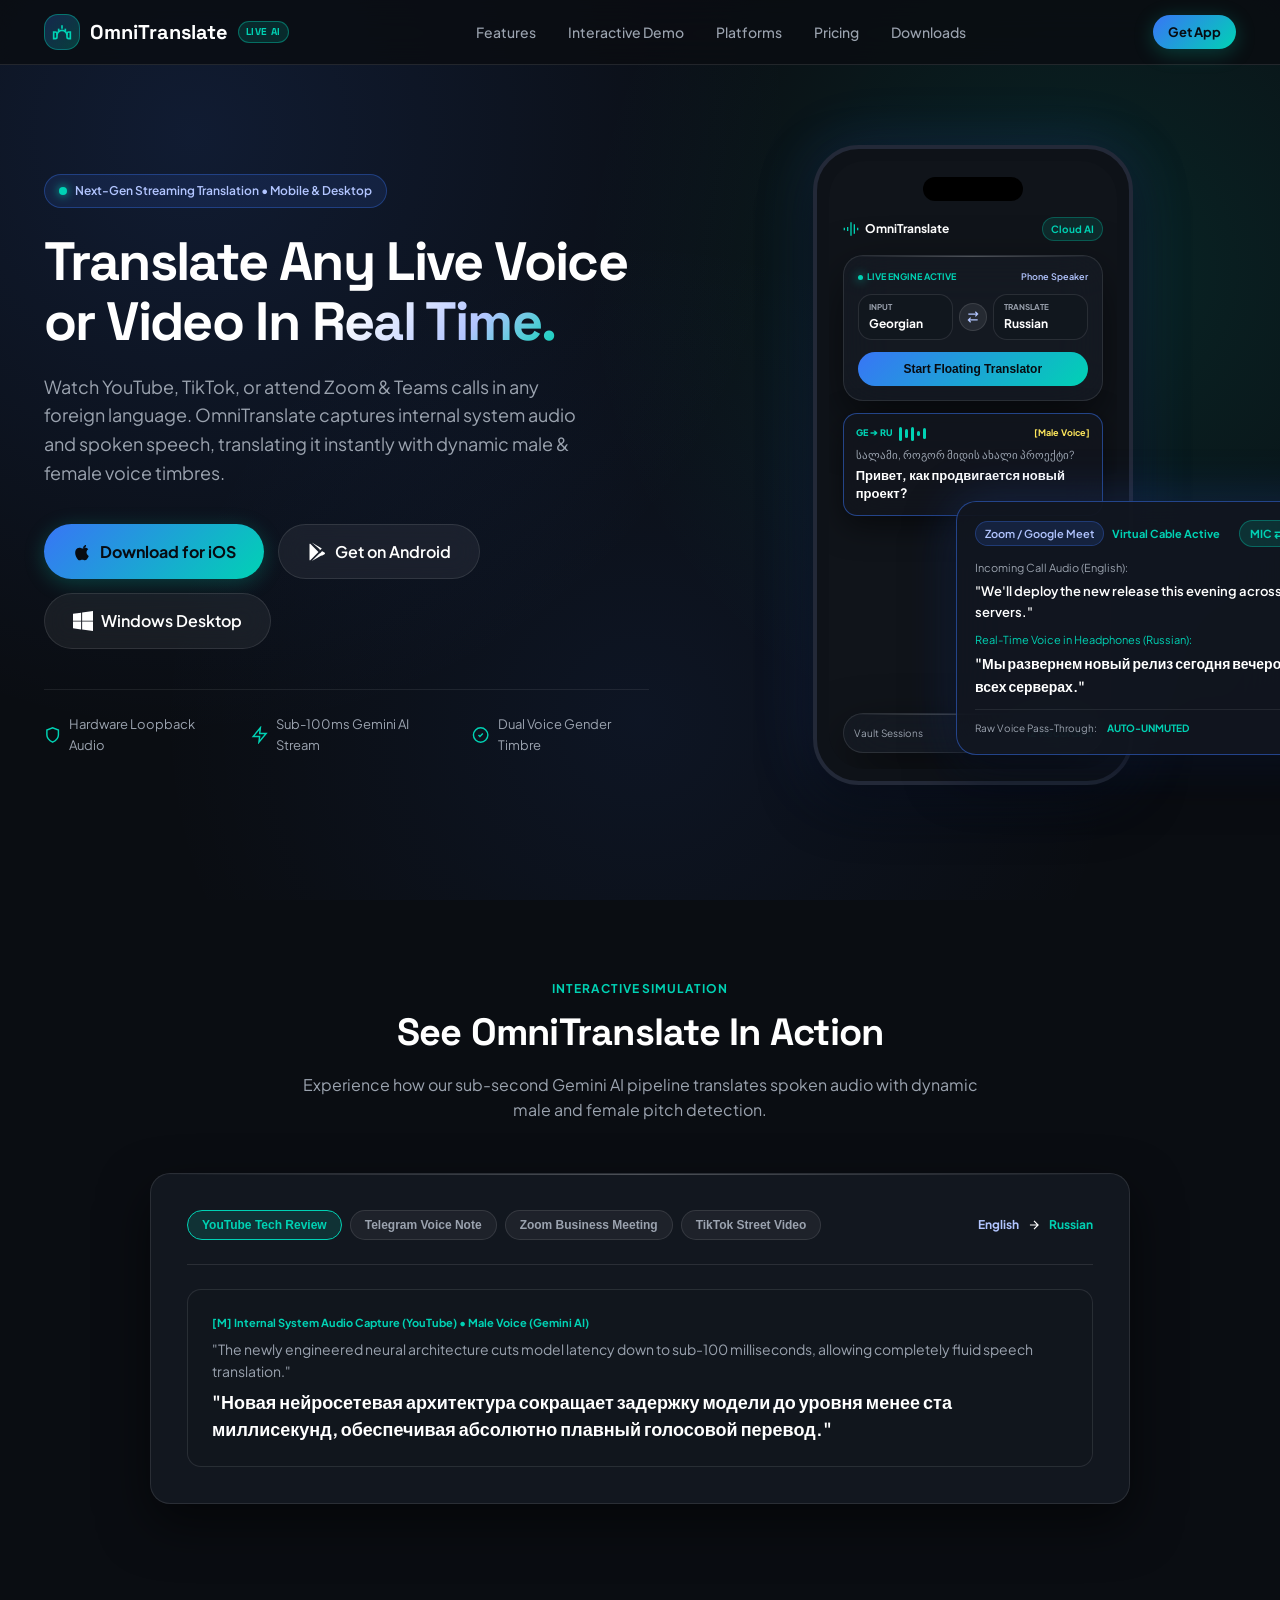
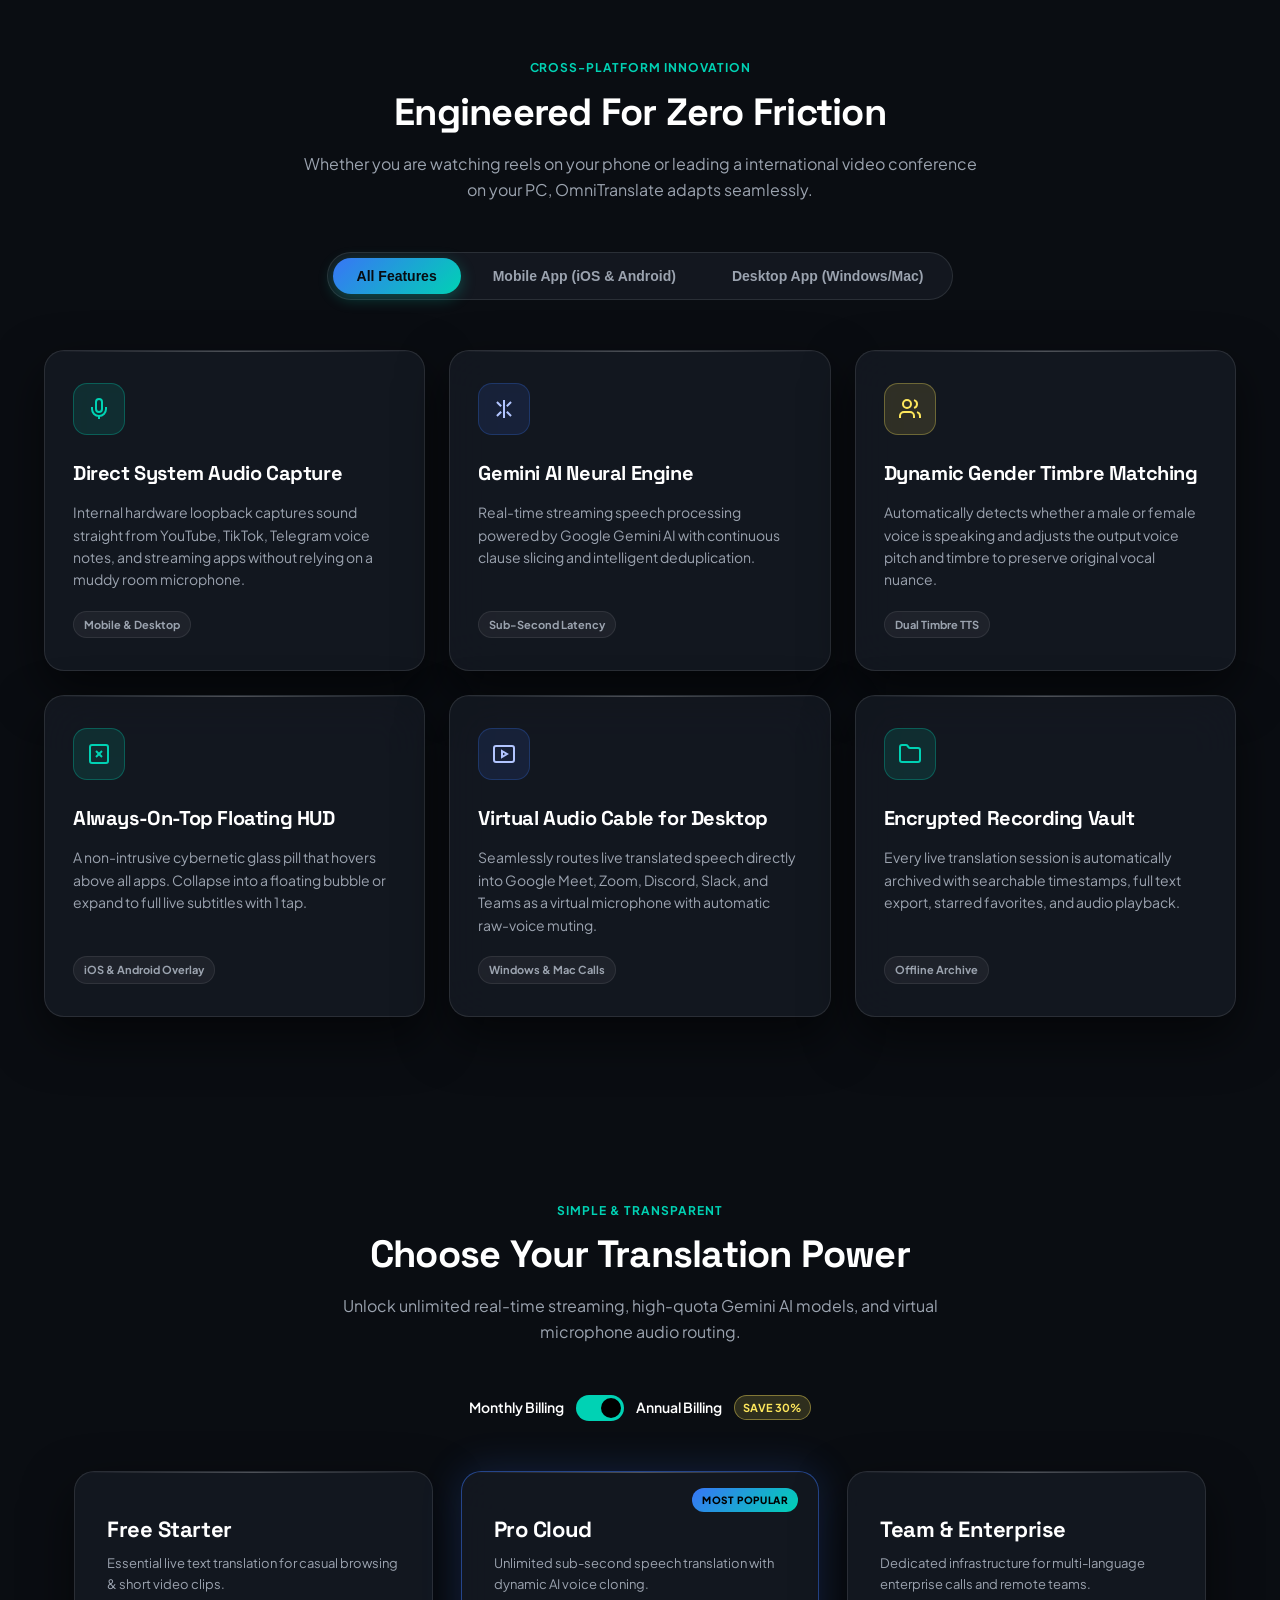
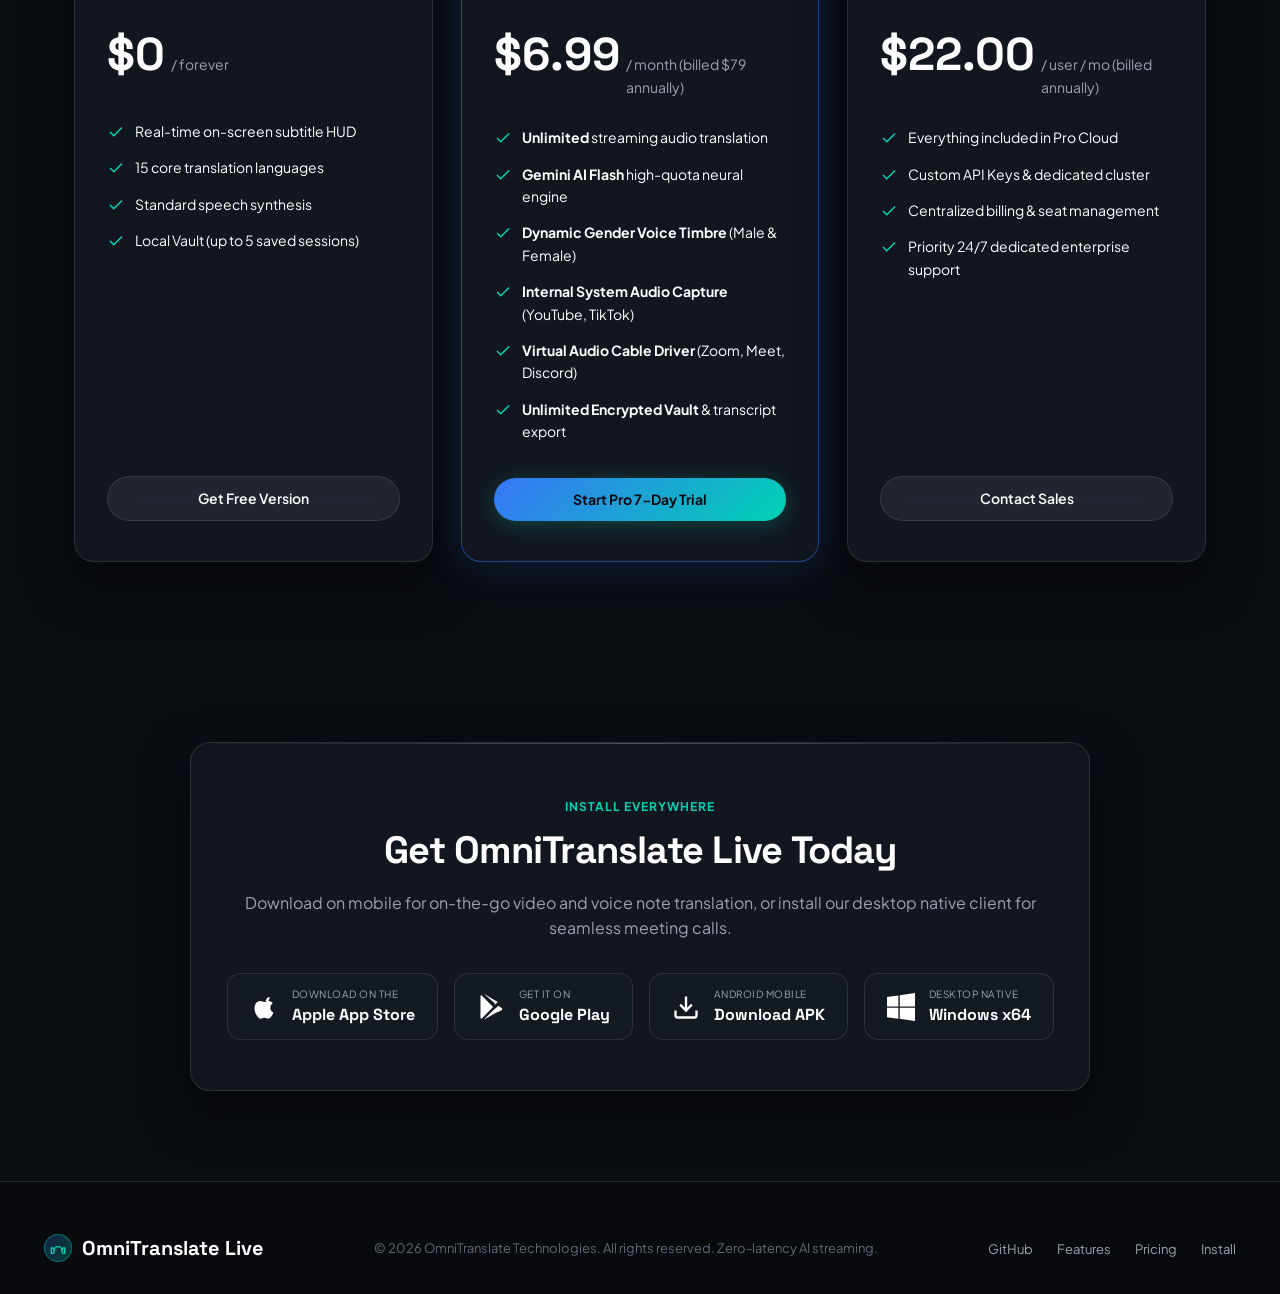
==== index.html @ deea03fc "Initial commit: OmniTranslate Live official website and interactive showcase" ====
<!DOCTYPE html>
<html lang="en">
<head>
  <meta charset="UTF-8">
  <meta name="viewport" content="width=device-width, initial-scale=1.0">
  <title>OmniTranslate Live — Next-Gen AI Audio &amp; Voice Translator</title>
  <meta name="description" content="Real-time streaming speech and system audio translator for Mobile (iOS &amp; Android) and Desktop (Windows &amp; Mac). Powered by Gemini AI with dynamic speaker voice timbre.">
  <meta name="keywords" content="AI translator, real-time speech translation, floating subtitle overlay, system audio capture, YouTube translator, Zoom live translation, virtual microphone">
  
  <!-- Open Graph / Meta -->
  <meta property="og:title" content="OmniTranslate Live — Real-Time Voice &amp; Media Audio Translator">
  <meta property="og:description" content="Translates YouTube, TikTok, Telegram voice notes, and Zoom/Meet calls with sub-second Gemini AI speech-to-speech.">
  <meta property="og:type" content="website">

  <!-- Google Fonts -->
  <link rel="preconnect" href="https://fonts.googleapis.com">
  <link rel="preconnect" href="https://fonts.gstatic.com" crossorigin>
  <link href="https://fonts.googleapis.com/css2?family=Plus+Jakarta+Sans:wght@400;500;600;700;800&family=Space+Grotesk:wght@500;600;700&display=swap" rel="stylesheet">
  
  <link rel="stylesheet" href="styles.css">
</head>
<body>

  <!-- Navigation Bar -->
  <header class="navbar">
    <div class="nav-container">
      <a href="#" class="brand-logo">
        <div class="brand-icon-box">
          <svg width="20" height="20" fill="none" stroke="currentColor" stroke-width="2" viewBox="0 0 24 24">
            <path d="M2 12h2a2 2 0 0 1 2 2v4a2 2 0 0 1-2 2H2v-8Z"/>
            <path d="M6 16a6 6 0 0 1 12 0"/>
            <path d="M20 12h2v8h-2a2 2 0 0 1-2-2v-4a2 2 0 0 1 2-2Z"/>
            <path d="M12 4v4"/>
            <path d="M8 8v4"/>
            <path d="M16 8v4"/>
          </svg>
        </div>
        <span>OmniTranslate</span>
        <span class="brand-badge">LIVE AI</span>
      </a>

      <ul class="nav-links">
        <li><a href="#features" class="nav-link">Features</a></li>
        <li><a href="#playground" class="nav-link">Interactive Demo</a></li>
        <li><a href="#platforms" class="nav-link">Platforms</a></li>
        <li><a href="#pricing" class="nav-link">Pricing</a></li>
        <li><a href="#downloads" class="nav-link">Downloads</a></li>
      </ul>

      <div class="nav-actions">
        <a href="#downloads" class="btn btn-primary btn-sm">Get App</a>
      </div>
    </div>
  </header>

  <!-- Hero Section -->
  <section class="hero-section">
    <div class="hero-container">
      
      <!-- Left Column: Copy & Actions -->
      <div class="hero-content">
        <div class="hero-badge">
          <span class="live-dot"></span>
          <span>Next-Gen Streaming Translation • Mobile &amp; Desktop</span>
        </div>

        <h1 class="hero-title">
          Translate Any Live Voice or Video <span class="gradient-text">In Real Time.</span>
        </h1>

        <p class="hero-subtitle">
          Watch YouTube, TikTok, or attend Zoom &amp; Teams calls in any foreign language. OmniTranslate captures internal system audio and spoken speech, translating it instantly with dynamic male &amp; female voice timbres.
        </p>

        <div class="hero-cta-group">
          <a href="#downloads" class="btn btn-primary btn-lg">
            <svg width="20" height="20" fill="currentColor" viewBox="0 0 24 24">
              <path d="M18.71 19.5c-.83 1.24-1.71 2.45-3.05 2.47-1.34.03-1.77-.79-3.29-.79-1.53 0-2 .77-3.27.82-1.31.05-2.3-1.32-3.14-2.53C4.25 17 2.94 12.45 4.7 9.39c.87-1.52 2.43-2.48 4.12-2.51 1.28-.02 2.5.87 3.29.87.78 0 2.26-1.07 3.81-.91.65.03 2.47.26 3.64 1.98-.09.06-2.17 1.28-2.15 3.81.03 3.02 2.65 4.03 2.68 4.04-.03.07-.42 1.44-1.38 2.83M15.97 6.37c.61-.75 1.04-1.8 0.92-2.85-.9.04-1.99.6-2.61 1.34-.55.63-.99 1.68-.86 2.7.99.08 2.02-.51 2.55-1.19"/>
            </svg>
            Download for iOS
          </a>

          <a href="#downloads" class="btn btn-glass btn-lg">
            <svg width="20" height="20" fill="currentColor" viewBox="0 0 24 24">
              <path d="M3.609 1.814L13.792 12 3.61 22.186a2.167 2.167 0 0 1-.61-.954V2.768c.112-.375.32-.71.61-.954m11.603 11.604l2.58 2.58-12.016 6.94 9.436-9.52m2.58-2.58l3.197 1.848c.954.55.954 1.45 0 2.002l-3.197 1.848-2.58-2.58 2.58-2.58m-2.58-2.58L5.776.732 17.792 7.67l-2.58 2.588"/>
            </svg>
            Get on Android
          </a>

          <a href="#downloads" class="btn btn-glass btn-lg">
            <svg width="20" height="20" fill="currentColor" viewBox="0 0 24 24">
              <path d="M0 3.449L9.75 2.1v9.451H0m10.949-9.602L24 0v11.551H10.949M0 12.6h9.75v9.451L0 20.699M10.949 12.6H24V24l-13.051-1.849"/>
            </svg>
            Windows Desktop
          </a>
        </div>

        <div class="hero-trust-badges">
          <div class="trust-item">
            <svg width="18" height="18" fill="none" stroke="currentColor" stroke-width="2" viewBox="0 0 24 24">
              <path d="M12 22s8-4 8-10V5l-8-3-8 3v7c0 6 8 10 8 10z"/>
            </svg>
            <span>Hardware Loopback Audio</span>
          </div>
          <div class="trust-item">
            <svg width="18" height="18" fill="none" stroke="currentColor" stroke-width="2" viewBox="0 0 24 24">
              <polygon points="13 2 3 14 12 14 11 22 21 10 12 10 13 2"/>
            </svg>
            <span>Sub-100ms Gemini AI Stream</span>
          </div>
          <div class="trust-item">
            <svg width="18" height="18" fill="none" stroke="currentColor" stroke-width="2" viewBox="0 0 24 24">
              <circle cx="12" cy="12" r="10"/><path d="m9 12 2 2 4-4"/>
            </svg>
            <span>Dual Voice Gender Timbre</span>
          </div>
        </div>
      </div>

      <!-- Right Column: Interactive Frosted Phone & Desktop Visual Mockup -->
      <div class="hero-visual-wrapper">
        
        <!-- Mobile Phone Mockup -->
        <div class="phone-mockup">
          <div class="phone-screen">
            <div class="phone-island"></div>

            <!-- Top Dashboard Bar -->
            <div class="phone-top-bar">
              <div style="display:flex; align-items:center; gap:6px;">
                <svg width="16" height="16" fill="none" stroke="#00D2B4" stroke-width="2" viewBox="0 0 24 24">
                  <path d="M12 2v20M17 5v14M7 9v6M22 10v4M2 10v4"/>
                </svg>
                <span style="font-size:12px; font-weight:700;">OmniTranslate</span>
              </div>
              <span class="phone-hud-pill">Cloud AI</span>
            </div>

            <!-- Floating Hero Translation HUD -->
            <div class="glass-card phone-hero-hud">
              <div class="phone-hud-header">
                <span style="font-size:9px; font-weight:700; color:#00D2B4; display:flex; align-items:center; gap:4px;">
                  <span class="live-dot" style="width:5px; height:5px;"></span>
                  LIVE ENGINE ACTIVE
                </span>
                <span style="font-size:9px; color:#B2C5FF; font-weight:600;">Phone Speaker</span>
              </div>

              <!-- Language Switcher Row -->
              <div class="phone-lang-row">
                <div class="phone-lang-box">
                  <div class="label">Input</div>
                  <div class="val">Georgian</div>
                </div>

                <div class="phone-swap-btn">
                  <svg width="14" height="14" fill="none" stroke="currentColor" stroke-width="2" viewBox="0 0 24 24">
                    <path d="m16 3 4 4-4 4M20 7H4M8 21l-4-4 4-4M4 17h16"/>
                  </svg>
                </div>

                <div class="phone-lang-box">
                  <div class="label">Translate</div>
                  <div class="val">Russian</div>
                </div>
              </div>

              <button class="phone-btn-start">Start Floating Translator</button>
            </div>

            <!-- Floating Overlay Subtitle Card -->
            <div class="mockup-floating-bubble">
              <div class="mockup-sub-header">
                <div style="display:flex; align-items:center; gap:6px;">
                  <span style="font-size:9px; font-weight:800; color:#00D2B4;">GE ➔ RU</span>
                  <div class="audio-waves-anim">
                    <div class="wave-bar"></div>
                    <div class="wave-bar"></div>
                    <div class="wave-bar"></div>
                    <div class="wave-bar"></div>
                    <div class="wave-bar"></div>
                  </div>
                </div>
                <span style="font-size:9px; color:#FEE75C; font-weight:700;">[Male Voice]</span>
              </div>

              <div class="sub-original">სალამი, როგორ მიდის ახალი პროექტი?</div>
              <div class="sub-translated">Привет, как продвигается новый проект?</div>
            </div>

            <!-- Saved Session Preview Strip -->
            <div class="glass-card" style="padding:10px; margin-top:auto;">
              <div style="display:flex; justify-content:space-between; align-items:center;">
                <span style="font-size:10px; color:#9BA3AF;">Vault Sessions</span>
                <span style="font-size:11px; font-weight:700; color:#00D2B4;">12 Recorded</span>
              </div>
            </div>

          </div>
        </div>

        <!-- Desktop Native HUD Card (Attached Behind Phone) -->
        <div class="desktop-backdrop-card">
          <div class="desktop-hud-title">
            <div style="display:flex; align-items:center; gap:8px;">
              <span class="hud-call-badge">Zoom / Google Meet</span>
              <span style="font-size:11px; color:#00D2B4; font-weight:700;">Virtual Cable Active</span>
            </div>
            <span class="hud-mode-pill">MIC ⇄ SYS</span>
          </div>

          <div style="font-size:11px; color:#9BA3AF; margin-bottom:4px;">Incoming Call Audio (English):</div>
          <div style="font-size:13px; font-weight:600; color:#FFF; margin-bottom:8px;">"We'll deploy the new release this evening across all servers."</div>
          
          <div style="font-size:11px; color:#00D2B4; margin-bottom:4px;">Real-Time Voice in Headphones (Russian):</div>
          <div style="font-size:14px; font-weight:700; color:#FFF;">"Мы развернем новый релиз сегодня вечером на всех серверах."</div>

          <div class="desktop-hud-controls">
            <span style="font-size:10px; color:#9BA3AF;">Raw Voice Pass-Through:</span>
            <span style="font-size:10px; font-weight:700; color:#00D2B4;">AUTO-UNMUTED</span>
          </div>
        </div>

      </div>

    </div>
  </section>

  <!-- Interactive Live Translation Playground -->
  <section id="playground" class="playground-section">
    <div class="section-header">
      <span class="section-tag">Interactive Simulation</span>
      <h2 class="section-title">See OmniTranslate In Action</h2>
      <p class="section-desc">Experience how our sub-second Gemini AI pipeline translates spoken audio with dynamic male and female pitch detection.</p>
    </div>

    <div class="glass-card playground-box">
      <div class="playground-controls">
        <div class="scenario-chips">
          <button class="scenario-chip active" data-scenario="youtube">YouTube Tech Review</button>
          <button class="scenario-chip" data-scenario="telegram">Telegram Voice Note</button>
          <button class="scenario-chip" data-scenario="meeting">Zoom Business Meeting</button>
          <button class="scenario-chip" data-scenario="tiktok">TikTok Street Video</button>
        </div>

        <div style="display:flex; align-items:center; gap:8px; font-size:12px; font-weight:700;">
          <span id="playgroundSourceLang" style="color:#B2C5FF;">English</span>
          <svg width="14" height="14" fill="none" stroke="currentColor" stroke-width="2" viewBox="0 0 24 24">
            <path d="M5 12h14M12 5l7 7-7 7"/>
          </svg>
          <span id="playgroundTargetLang" style="color:#00D2B4;">Russian</span>
        </div>
      </div>

      <div class="playground-viewport">
        <div class="stream-segment">
          <div class="stream-tag" id="playgroundTag">
            [M] Internal System Audio Capture (YouTube) • Male Voice (Gemini AI)
          </div>
          <div class="stream-original" id="playgroundOriginal">
            "The newly engineered neural architecture cuts model latency down to sub-100 milliseconds, allowing completely fluid speech translation."
          </div>
          <div class="stream-translated" id="playgroundTranslated">
            "Новая нейросетевая архитектура сокращает задержку модели до уровня менее ста миллисекунд, обеспечивая абсолютно плавный голосовой перевод."
          </div>
        </div>
      </div>
    </div>
  </section>

  <!-- Platform Features Section -->
  <section id="features" class="features-section" style="padding: 60px 0 90px;">
    <div class="section-header">
      <span class="section-tag">Cross-Platform Innovation</span>
      <h2 class="section-title">Engineered For Zero Friction</h2>
      <p class="section-desc">Whether you are watching reels on your phone or leading a international video conference on your PC, OmniTranslate adapts seamlessly.</p>
    </div>

    <!-- Platform Toggle Nav -->
    <div class="platform-tabs-nav" id="platforms">
      <button class="platform-tab-btn active" data-platform="all">All Features</button>
      <button class="platform-tab-btn" data-platform="mobile">Mobile App (iOS &amp; Android)</button>
      <button class="platform-tab-btn" data-platform="desktop">Desktop App (Windows/Mac)</button>
    </div>

    <!-- Dynamic Features Grid -->
    <div class="features-grid" id="featuresGrid">
      <!-- Populated dynamically by app.js -->
    </div>
  </section>

  <!-- Transparent Pricing Section -->
  <section id="pricing" class="pricing-section">
    <div class="section-header">
      <span class="section-tag">Simple &amp; Transparent</span>
      <h2 class="section-title">Choose Your Translation Power</h2>
      <p class="section-desc">Unlock unlimited real-time streaming, high-quota Gemini AI models, and virtual microphone audio routing.</p>
    </div>

    <div class="billing-toggle">
      <span>Monthly Billing</span>
      <div class="toggle-switch annual" id="pricingToggle">
        <div class="toggle-knob"></div>
      </div>
      <span>Annual Billing</span>
      <span class="save-badge">SAVE 30%</span>
    </div>

    <div class="pricing-grid">
      
      <!-- Tier 1: Free Starter -->
      <div class="glass-card pricing-card">
        <h3 class="tier-name">Free Starter</h3>
        <p class="tier-desc">Essential live text translation for casual browsing &amp; short video clips.</p>

        <div class="price-row">
          <span class="price-amount">$0</span>
          <span class="price-period">/ forever</span>
        </div>

        <ul class="tier-features">
          <li class="tier-feature-item">
            <svg width="18" height="18" fill="none" stroke="currentColor" stroke-width="2" viewBox="0 0 24 24"><polyline points="20 6 9 17 4 12"/></svg>
            <span>Real-time on-screen subtitle HUD</span>
          </li>
          <li class="tier-feature-item">
            <svg width="18" height="18" fill="none" stroke="currentColor" stroke-width="2" viewBox="0 0 24 24"><polyline points="20 6 9 17 4 12"/></svg>
            <span>15 core translation languages</span>
          </li>
          <li class="tier-feature-item">
            <svg width="18" height="18" fill="none" stroke="currentColor" stroke-width="2" viewBox="0 0 24 24"><polyline points="20 6 9 17 4 12"/></svg>
            <span>Standard speech synthesis</span>
          </li>
          <li class="tier-feature-item">
            <svg width="18" height="18" fill="none" stroke="currentColor" stroke-width="2" viewBox="0 0 24 24"><polyline points="20 6 9 17 4 12"/></svg>
            <span>Local Vault (up to 5 saved sessions)</span>
          </li>
        </ul>

        <a href="#downloads" class="btn btn-glass" style="width:100%;">Get Free Version</a>
      </div>

      <!-- Tier 2: Pro Cloud (Featured) -->
      <div class="glass-card pricing-card featured">
        <span class="popular-tag">Most Popular</span>
        <h3 class="tier-name">Pro Cloud</h3>
        <p class="tier-desc">Unlimited sub-second speech translation with dynamic AI voice cloning.</p>

        <div class="price-row">
          <span class="price-amount" id="proPrice">$6.99</span>
          <span class="price-period" id="proPeriod">/ month (billed $79 annually)</span>
        </div>

        <ul class="tier-features">
          <li class="tier-feature-item">
            <svg width="18" height="18" fill="none" stroke="currentColor" stroke-width="2" viewBox="0 0 24 24"><polyline points="20 6 9 17 4 12"/></svg>
            <span><strong>Unlimited</strong> streaming audio translation</span>
          </li>
          <li class="tier-feature-item">
            <svg width="18" height="18" fill="none" stroke="currentColor" stroke-width="2" viewBox="0 0 24 24"><polyline points="20 6 9 17 4 12"/></svg>
            <span><strong>Gemini AI Flash</strong> high-quota neural engine</span>
          </li>
          <li class="tier-feature-item">
            <svg width="18" height="18" fill="none" stroke="currentColor" stroke-width="2" viewBox="0 0 24 24"><polyline points="20 6 9 17 4 12"/></svg>
            <span><strong>Dynamic Gender Voice Timbre</strong> (Male &amp; Female)</span>
          </li>
          <li class="tier-feature-item">
            <svg width="18" height="18" fill="none" stroke="currentColor" stroke-width="2" viewBox="0 0 24 24"><polyline points="20 6 9 17 4 12"/></svg>
            <span><strong>Internal System Audio Capture</strong> (YouTube, TikTok)</span>
          </li>
          <li class="tier-feature-item">
            <svg width="18" height="18" fill="none" stroke="currentColor" stroke-width="2" viewBox="0 0 24 24"><polyline points="20 6 9 17 4 12"/></svg>
            <span><strong>Virtual Audio Cable Driver</strong> (Zoom, Meet, Discord)</span>
          </li>
          <li class="tier-feature-item">
            <svg width="18" height="18" fill="none" stroke="currentColor" stroke-width="2" viewBox="0 0 24 24"><polyline points="20 6 9 17 4 12"/></svg>
            <span><strong>Unlimited Encrypted Vault</strong> &amp; transcript export</span>
          </li>
        </ul>

        <a href="#downloads" class="btn btn-primary" style="width:100%;">Start Pro 7-Day Trial</a>
      </div>

      <!-- Tier 3: Team & Enterprise -->
      <div class="glass-card pricing-card">
        <h3 class="tier-name">Team &amp; Enterprise</h3>
        <p class="tier-desc">Dedicated infrastructure for multi-language enterprise calls and remote teams.</p>

        <div class="price-row">
          <span class="price-amount" id="entPrice">$22.00</span>
          <span class="price-period" id="entPeriod">/ user / mo (billed annually)</span>
        </div>

        <ul class="tier-features">
          <li class="tier-feature-item">
            <svg width="18" height="18" fill="none" stroke="currentColor" stroke-width="2" viewBox="0 0 24 24"><polyline points="20 6 9 17 4 12"/></svg>
            <span>Everything included in Pro Cloud</span>
          </li>
          <li class="tier-feature-item">
            <svg width="18" height="18" fill="none" stroke="currentColor" stroke-width="2" viewBox="0 0 24 24"><polyline points="20 6 9 17 4 12"/></svg>
            <span>Custom API Keys &amp; dedicated cluster</span>
          </li>
          <li class="tier-feature-item">
            <svg width="18" height="18" fill="none" stroke="currentColor" stroke-width="2" viewBox="0 0 24 24"><polyline points="20 6 9 17 4 12"/></svg>
            <span>Centralized billing &amp; seat management</span>
          </li>
          <li class="tier-feature-item">
            <svg width="18" height="18" fill="none" stroke="currentColor" stroke-width="2" viewBox="0 0 24 24"><polyline points="20 6 9 17 4 12"/></svg>
            <span>Priority 24/7 dedicated enterprise support</span>
          </li>
        </ul>

        <a href="mailto:support@omnitranslate.live" class="btn btn-glass" style="width:100%;">Contact Sales</a>
      </div>

    </div>
  </section>

  <!-- Download Hub & Store Badges -->
  <section id="downloads" class="downloads-section">
    <div class="glass-card downloads-box">
      <span class="section-tag">Install Everywhere</span>
      <h2 class="section-title">Get OmniTranslate Live Today</h2>
      <p class="section-desc">Download on mobile for on-the-go video and voice note translation, or install our desktop native client for seamless meeting calls.</p>

      <div class="store-buttons-grid">
        
        <!-- Apple App Store -->
        <a href="https://apple.com" target="_blank" rel="noopener" class="store-btn">
          <svg fill="currentColor" viewBox="0 0 24 24">
            <path d="M18.71 19.5c-.83 1.24-1.71 2.45-3.05 2.47-1.34.03-1.77-.79-3.29-.79-1.53 0-2 .77-3.27.82-1.31.05-2.3-1.32-3.14-2.53C4.25 17 2.94 12.45 4.7 9.39c.87-1.52 2.43-2.48 4.12-2.51 1.28-.02 2.5.87 3.29.87.78 0 2.26-1.07 3.81-.91.65.03 2.47.26 3.64 1.98-.09.06-2.17 1.28-2.15 3.81.03 3.02 2.65 4.03 2.68 4.04-.03.07-.42 1.44-1.38 2.83M15.97 6.37c.61-.75 1.04-1.8 0.92-2.85-.9.04-1.99.6-2.61 1.34-.55.63-.99 1.68-.86 2.7.99.08 2.02-.51 2.55-1.19"/>
          </svg>
          <div class="store-btn-text">
            <div class="subtext">Download on the</div>
            <div class="maintext">Apple App Store</div>
          </div>
        </a>

        <!-- Google Play -->
        <a href="https://play.google.com" target="_blank" rel="noopener" class="store-btn">
          <svg fill="currentColor" viewBox="0 0 24 24">
            <path d="M3.609 1.814L13.792 12 3.61 22.186a2.167 2.167 0 0 1-.61-.954V2.768c.112-.375.32-.71.61-.954m11.603 11.604l2.58 2.58-12.016 6.94 9.436-9.52m2.58-2.58l3.197 1.848c.954.55.954 1.45 0 2.002l-3.197 1.848-2.58-2.58 2.58-2.58m-2.58-2.58L5.776.732 17.792 7.67l-2.58 2.588"/>
          </svg>
          <div class="store-btn-text">
            <div class="subtext">Get it on</div>
            <div class="maintext">Google Play</div>
          </div>
        </a>

        <!-- Direct APK Download -->
        <a href="https://github.com/Michael-Malania/translateMe" target="_blank" rel="noopener" class="store-btn">
          <svg fill="none" stroke="currentColor" stroke-width="2" viewBox="0 0 24 24">
            <path d="M21 15v4a2 2 0 0 1-2 2H5a2 2 0 0 1-2-2v-4"/>
            <polyline points="7 10 12 15 17 10"/>
            <line x1="12" x2="12" y1="15" y2="3"/>
          </svg>
          <div class="store-btn-text">
            <div class="subtext">Android Mobile</div>
            <div class="maintext">Download APK</div>
          </div>
        </a>

        <!-- Windows Desktop App -->
        <a href="https://github.com/Michael-Malania/omnitranslate-desktop" target="_blank" rel="noopener" class="store-btn">
          <svg fill="currentColor" viewBox="0 0 24 24">
            <path d="M0 3.449L9.75 2.1v9.451H0m10.949-9.602L24 0v11.551H10.949M0 12.6h9.75v9.451L0 20.699M10.949 12.6H24V24l-13.051-1.849"/>
          </svg>
          <div class="store-btn-text">
            <div class="subtext">Desktop Native</div>
            <div class="maintext">Windows x64</div>
          </div>
        </a>

      </div>
    </div>
  </section>

  <!-- Footer -->
  <footer class="footer">
    <div class="footer-container">
      <div class="brand-logo">
        <div class="brand-icon-box" style="width:28px; height:28px;">
          <svg width="16" height="16" fill="none" stroke="currentColor" stroke-width="2" viewBox="0 0 24 24">
            <path d="M2 12h2a2 2 0 0 1 2 2v4a2 2 0 0 1-2 2H2v-8Z"/>
            <path d="M6 16a6 6 0 0 1 12 0"/>
            <path d="M20 12h2v8h-2a2 2 0 0 1-2-2v-4a2 2 0 0 1 2-2Z"/>
          </svg>
        </div>
        <span>OmniTranslate Live</span>
      </div>

      <div class="footer-meta">
        &copy; 2026 OmniTranslate Technologies. All rights reserved. Zero-latency AI streaming.
      </div>

      <ul class="footer-links">
        <li><a href="https://github.com/Michael-Malania/translateMe" target="_blank" rel="noopener">GitHub</a></li>
        <li><a href="#features">Features</a></li>
        <li><a href="#pricing">Pricing</a></li>
        <li><a href="#downloads">Install</a></li>
      </ul>
    </div>
  </footer>

  <script src="app.js"></script>
</body>
</html>
---- styles.css ----
:root {
  --surface-dark: #0A0D12;
  --surface-elevated: #12161F;
  --surface-card: rgba(22, 27, 36, 0.75);
  --surface-card-hover: rgba(28, 35, 48, 0.85);
  --surface-inner: rgba(18, 22, 30, 0.6);
  --surface-border: rgba(255, 255, 255, 0.1);
  --surface-border-active: rgba(56, 117, 246, 0.5);
  --surface-border-glow: rgba(0, 210, 180, 0.4);

  --primary-blue: #3875F6;
  --primary-light: #B2C5FF;
  --primary-gradient: linear-gradient(135deg, #3875F6 0%, #00D2B4 100%);
  --secondary-teal: #00D2B4;
  --teal-glow: rgba(0, 210, 180, 0.25);
  --accent-gold: #FEE75C;

  --text-primary: #FFFFFF;
  --text-secondary: #9BA3AF;
  --text-muted: #606876;

  --font-display: 'Space Grotesk', -apple-system, BlinkMacSystemFont, sans-serif;
  --font-body: 'Plus Jakarta Sans', -apple-system, BlinkMacSystemFont, sans-serif;

  --radius-sm: 8px;
  --radius-md: 14px;
  --radius-lg: 20px;
  --radius-xl: 28px;
  --radius-full: 9999px;

  --shadow-glass: 0 20px 50px rgba(0, 0, 0, 0.55);
  --shadow-glow: 0 0 35px rgba(56, 117, 246, 0.25);
  --shadow-teal: 0 0 30px rgba(0, 210, 180, 0.25);
}

*, *::before, *::after {
  box-sizing: border-box;
  margin: 0;
  padding: 0;
}

html {
  scroll-behavior: smooth;
  color-scheme: dark;
}

body {
  background-color: var(--surface-dark);
  color: var(--text-primary);
  font-family: var(--font-body);
  font-size: 15px;
  line-height: 1.6;
  overflow-x: hidden;
  -webkit-font-smoothing: antialiased;
  background-image: 
    radial-gradient(circle at 15% 15%, rgba(56, 117, 246, 0.14) 0%, transparent 45%),
    radial-gradient(circle at 85% 30%, rgba(0, 210, 180, 0.12) 0%, transparent 40%),
    radial-gradient(circle at 50% 80%, rgba(56, 117, 246, 0.08) 0%, transparent 50%);
  background-attachment: fixed;
}

/* Typography Helpers */
h1, h2, h3, h4, h5, h6 {
  font-family: var(--font-display);
  font-weight: 700;
  letter-spacing: -0.02em;
  color: var(--text-primary);
}

a {
  color: inherit;
  text-decoration: none;
}

/* Navigation Bar */
.navbar {
  position: sticky;
  top: 0;
  z-index: 1000;
  background: rgba(10, 13, 18, 0.82);
  backdrop-filter: blur(20px);
  -webkit-backdrop-filter: blur(20px);
  border-bottom: 1px solid var(--surface-border);
  padding: 14px 0;
}

.nav-container {
  max-width: 1240px;
  margin: 0 auto;
  padding: 0 24px;
  display: flex;
  align-items: center;
  justify-content: space-between;
}

.brand-logo {
  display: flex;
  align-items: center;
  gap: 10px;
  font-family: var(--font-display);
  font-size: 20px;
  font-weight: 700;
}

.brand-icon-box {
  width: 36px;
  height: 36px;
  border-radius: var(--radius-md);
  background: linear-gradient(135deg, rgba(56, 117, 246, 0.25), rgba(0, 210, 180, 0.25));
  border: 1px solid rgba(0, 210, 180, 0.4);
  display: flex;
  align-items: center;
  justify-content: center;
  color: var(--secondary-teal);
}

.brand-badge {
  font-size: 10px;
  font-weight: 700;
  padding: 2px 7px;
  border-radius: var(--radius-full);
  background: rgba(0, 210, 180, 0.15);
  border: 1px solid rgba(0, 210, 180, 0.4);
  color: var(--secondary-teal);
  letter-spacing: 0.04em;
}

.nav-links {
  display: flex;
  align-items: center;
  gap: 32px;
  list-style: none;
}

.nav-link {
  color: var(--text-secondary);
  font-size: 14px;
  font-weight: 500;
  transition: color 0.2s ease;
}

.nav-link:hover {
  color: var(--text-primary);
}

.nav-actions {
  display: flex;
  align-items: center;
  gap: 12px;
}

/* Button Components */
.btn {
  display: inline-flex;
  align-items: center;
  justify-content: center;
  gap: 8px;
  padding: 10px 20px;
  border-radius: var(--radius-full);
  font-size: 14px;
  font-weight: 600;
  cursor: pointer;
  transition: all 0.25s cubic-bezier(0.16, 1, 0.3, 1);
  border: none;
}

.btn-primary {
  background: var(--primary-gradient);
  color: #070B11;
  font-weight: 700;
  box-shadow: 0 4px 20px rgba(0, 210, 180, 0.25);
}

.btn-primary:hover {
  transform: translateY(-2px);
  box-shadow: 0 8px 30px rgba(0, 210, 180, 0.45);
}

.btn-glass {
  background: rgba(255, 255, 255, 0.06);
  color: var(--text-primary);
  border: 1px solid var(--surface-border);
  backdrop-filter: blur(12px);
}

.btn-glass:hover {
  background: rgba(255, 255, 255, 0.12);
  border-color: rgba(255, 255, 255, 0.25);
  transform: translateY(-2px);
}

.btn-sm {
  padding: 7px 15px;
  font-size: 13px;
}

.btn-lg {
  padding: 14px 28px;
  font-size: 16px;
}

/* Hero Section */
.hero-section {
  padding: 80px 0 100px;
  position: relative;
  overflow: hidden;
}

.hero-container {
  max-width: 1240px;
  margin: 0 auto;
  padding: 0 24px;
  display: grid;
  grid-template-columns: 1.15fr 1fr;
  gap: 60px;
  align-items: center;
}

.hero-badge {
  display: inline-flex;
  align-items: center;
  gap: 8px;
  padding: 6px 14px;
  border-radius: var(--radius-full);
  background: rgba(56, 117, 246, 0.12);
  border: 1px solid rgba(56, 117, 246, 0.35);
  font-size: 12px;
  font-weight: 600;
  color: var(--primary-light);
  margin-bottom: 24px;
}

.live-dot {
  width: 8px;
  height: 8px;
  border-radius: 50%;
  background-color: var(--secondary-teal);
  box-shadow: 0 0 10px var(--secondary-teal);
  animation: pulse-dot 2s infinite;
}

@keyframes pulse-dot {
  0%, 100% { opacity: 1; transform: scale(1); }
  50% { opacity: 0.5; transform: scale(0.85); }
}

.hero-title {
  font-size: 54px;
  line-height: 1.12;
  margin-bottom: 20px;
  letter-spacing: -0.03em;
}

.gradient-text {
  background: linear-gradient(135deg, #FFFFFF 30%, #B2C5FF 70%, #00D2B4 100%);
  -webkit-background-clip: text;
  -webkit-text-fill-color: transparent;
}

.hero-subtitle {
  font-size: 18px;
  color: var(--text-secondary);
  line-height: 1.6;
  margin-bottom: 36px;
  max-width: 540px;
}

.hero-cta-group {
  display: flex;
  flex-wrap: wrap;
  gap: 14px;
  margin-bottom: 40px;
}

.hero-trust-badges {
  display: flex;
  align-items: center;
  gap: 24px;
  padding-top: 24px;
  border-top: 1px solid rgba(255, 255, 255, 0.08);
}

.trust-item {
  display: flex;
  align-items: center;
  gap: 8px;
  font-size: 13px;
  color: var(--text-secondary);
}

.trust-item svg {
  color: var(--secondary-teal);
}

/* Device Mockups Container */
.hero-visual-wrapper {
  position: relative;
  display: flex;
  justify-content: center;
}

.phone-mockup {
  width: 320px;
  height: 640px;
  background: #0E1218;
  border-radius: 46px;
  padding: 12px;
  border: 4px solid #232938;
  box-shadow: var(--shadow-glass), 0 0 60px rgba(56, 117, 246, 0.2);
  position: relative;
  z-index: 2;
  overflow: hidden;
}

.phone-screen {
  width: 100%;
  height: 100%;
  background: #10141A;
  border-radius: 36px;
  padding: 16px 14px;
  display: flex;
  flex-direction: column;
  position: relative;
  overflow: hidden;
}

.phone-island {
  width: 100px;
  height: 24px;
  background: #000;
  border-radius: var(--radius-full);
  margin: 0 auto 16px;
}

/* Glass Card Component */
.glass-card {
  background: var(--surface-card);
  backdrop-filter: blur(24px);
  -webkit-backdrop-filter: blur(24px);
  border: 1px solid var(--surface-border);
  border-radius: var(--radius-lg);
  box-shadow: var(--shadow-glass);
  position: relative;
  overflow: hidden;
  transition: all 0.3s cubic-bezier(0.16, 1, 0.3, 1);
}

.glass-card::before {
  content: '';
  position: absolute;
  top: 0;
  left: 0;
  right: 0;
  height: 1px;
  background: linear-gradient(90deg, transparent, rgba(255, 255, 255, 0.25), transparent);
}

.glass-card:hover {
  border-color: rgba(255, 255, 255, 0.22);
  transform: translateY(-4px);
  box-shadow: 0 25px 60px rgba(0, 0, 0, 0.65), var(--shadow-glow);
}

/* Phone Mockup Internal Components */
.phone-top-bar {
  display: flex;
  align-items: center;
  justify-content: space-between;
  margin-bottom: 14px;
}

.phone-hero-hud {
  padding: 14px;
  margin-bottom: 12px;
}

.phone-hud-header {
  display: flex;
  align-items: center;
  justify-content: space-between;
  margin-bottom: 10px;
}

.phone-hud-pill {
  display: inline-flex;
  align-items: center;
  gap: 5px;
  padding: 3px 8px;
  border-radius: var(--radius-full);
  background: rgba(0, 210, 180, 0.12);
  border: 1px solid rgba(0, 210, 180, 0.3);
  font-size: 10px;
  font-weight: 700;
  color: var(--secondary-teal);
}

.phone-lang-row {
  display: flex;
  align-items: center;
  justify-content: space-between;
  margin-bottom: 12px;
}

.phone-lang-box {
  flex: 1;
  background: var(--surface-inner);
  border: 1px solid var(--surface-border);
  border-radius: var(--radius-md);
  padding: 6px 10px;
}

.phone-lang-box .label {
  font-size: 8px;
  font-weight: 700;
  color: var(--text-secondary);
  text-transform: uppercase;
}

.phone-lang-box .val {
  font-size: 12px;
  font-weight: 700;
  color: var(--text-primary);
}

.phone-swap-btn {
  width: 28px;
  height: 28px;
  border-radius: 50%;
  background: rgba(255, 255, 255, 0.08);
  border: 1px solid var(--surface-border);
  display: flex;
  align-items: center;
  justify-content: center;
  margin: 0 6px;
  color: var(--primary-light);
}

.phone-btn-start {
  width: 100%;
  padding: 10px;
  border-radius: var(--radius-full);
  background: var(--primary-gradient);
  border: none;
  color: #070B11;
  font-size: 12px;
  font-weight: 700;
  cursor: pointer;
}

/* Floating Subtitle Bubble inside Mockup */
.mockup-floating-bubble {
  background: rgba(18, 22, 30, 0.85);
  backdrop-filter: blur(20px);
  border: 1px solid var(--surface-border-active);
  border-radius: var(--radius-md);
  padding: 12px;
  margin-bottom: 10px;
  box-shadow: 0 10px 30px rgba(0, 0, 0, 0.5);
}

.mockup-sub-header {
  display: flex;
  align-items: center;
  justify-content: space-between;
  margin-bottom: 6px;
}

.audio-waves-anim {
  display: flex;
  align-items: center;
  gap: 3px;
  height: 14px;
}

.wave-bar {
  width: 3px;
  height: 100%;
  background: var(--secondary-teal);
  border-radius: 2px;
  animation: wave-bounce 1.2s infinite ease-in-out;
}

.wave-bar:nth-child(2) { animation-delay: 0.15s; height: 60%; }
.wave-bar:nth-child(3) { animation-delay: 0.3s; height: 100%; }
.wave-bar:nth-child(4) { animation-delay: 0.45s; height: 40%; }
.wave-bar:nth-child(5) { animation-delay: 0.6s; height: 80%; }

@keyframes wave-bounce {
  0%, 100% { transform: scaleY(0.3); }
  50% { transform: scaleY(1); }
}

.sub-original {
  font-size: 11px;
  color: var(--text-secondary);
  line-height: 1.4;
  margin-bottom: 4px;
}

.sub-translated {
  font-size: 13px;
  font-weight: 700;
  color: var(--text-primary);
  line-height: 1.4;
}

/* Desktop Mockup Overlay Behind Phone */
.desktop-backdrop-card {
  position: absolute;
  right: -100px;
  bottom: 30px;
  width: 380px;
  background: rgba(18, 22, 32, 0.88);
  backdrop-filter: blur(24px);
  border: 1px solid var(--surface-border-active);
  border-radius: var(--radius-lg);
  padding: 18px;
  box-shadow: var(--shadow-glass), 0 0 50px rgba(56, 117, 246, 0.25);
  z-index: 3;
}

.desktop-hud-title {
  display: flex;
  align-items: center;
  justify-content: space-between;
  margin-bottom: 12px;
}

.hud-call-badge {
  display: inline-flex;
  align-items: center;
  gap: 6px;
  font-size: 11px;
  font-weight: 600;
  color: var(--primary-light);
  background: rgba(56, 117, 246, 0.15);
  border: 1px solid rgba(56, 117, 246, 0.3);
  padding: 3px 9px;
  border-radius: var(--radius-full);
}

.desktop-hud-controls {
  display: flex;
  align-items: center;
  gap: 10px;
  margin-top: 12px;
  padding-top: 10px;
  border-top: 1px solid rgba(255, 255, 255, 0.08);
}

.hud-mode-pill {
  padding: 4px 10px;
  border-radius: var(--radius-full);
  font-size: 11px;
  font-weight: 700;
  background: rgba(0, 210, 180, 0.15);
  border: 1px solid rgba(0, 210, 180, 0.35);
  color: var(--secondary-teal);
}

/* Platform Showcase Selector Tabs */
.section-header {
  text-align: center;
  max-width: 680px;
  margin: 0 auto 50px;
}

.section-tag {
  display: inline-block;
  font-size: 12px;
  font-weight: 700;
  letter-spacing: 0.08em;
  text-transform: uppercase;
  color: var(--secondary-teal);
  margin-bottom: 12px;
}

.section-title {
  font-size: 38px;
  line-height: 1.2;
  margin-bottom: 16px;
}

.section-desc {
  font-size: 16px;
  color: var(--text-secondary);
}

.platform-tabs-nav {
  display: flex;
  justify-content: center;
  gap: 8px;
  background: rgba(22, 27, 36, 0.8);
  border: 1px solid var(--surface-border);
  padding: 5px;
  border-radius: var(--radius-full);
  width: fit-content;
  margin: 0 auto 50px;
}

.platform-tab-btn {
  display: flex;
  align-items: center;
  gap: 8px;
  padding: 10px 24px;
  border-radius: var(--radius-full);
  font-size: 14px;
  font-weight: 600;
  background: transparent;
  color: var(--text-secondary);
  border: none;
  cursor: pointer;
  transition: all 0.2s ease;
}

.platform-tab-btn.active {
  background: var(--primary-gradient);
  color: #070B11;
  font-weight: 700;
  box-shadow: 0 4px 15px rgba(0, 210, 180, 0.3);
}

/* Feature Cards Grid */
.features-grid {
  display: grid;
  grid-template-columns: repeat(3, 1fr);
  gap: 24px;
  max-width: 1240px;
  margin: 0 auto;
  padding: 0 24px;
}

.feature-card {
  padding: 32px 28px;
  display: flex;
  flex-direction: column;
}

.feature-icon-wrapper {
  width: 52px;
  height: 52px;
  border-radius: var(--radius-md);
  background: rgba(56, 117, 246, 0.12);
  border: 1px solid rgba(56, 117, 246, 0.25);
  display: flex;
  align-items: center;
  justify-content: center;
  color: var(--primary-light);
  margin-bottom: 22px;
}

.feature-card.highlight-teal .feature-icon-wrapper {
  background: rgba(0, 210, 180, 0.12);
  border-color: rgba(0, 210, 180, 0.3);
  color: var(--secondary-teal);
}

.feature-card.highlight-gold .feature-icon-wrapper {
  background: rgba(254, 231, 92, 0.12);
  border-color: rgba(254, 231, 92, 0.3);
  color: var(--accent-gold);
}

.feature-title {
  font-size: 20px;
  margin-bottom: 12px;
}

.feature-text {
  font-size: 14px;
  color: var(--text-secondary);
  line-height: 1.6;
  flex: 1;
}

.feature-footer-pill {
  margin-top: 20px;
  display: inline-flex;
  align-items: center;
  gap: 6px;
  font-size: 11px;
  font-weight: 700;
  color: var(--text-secondary);
  background: rgba(255, 255, 255, 0.05);
  border: 1px solid rgba(255, 255, 255, 0.08);
  padding: 4px 10px;
  border-radius: var(--radius-full);
  width: fit-content;
}

/* Interactive Live Translation Playground */
.playground-section {
  padding: 90px 0;
  position: relative;
}

.playground-box {
  max-width: 980px;
  margin: 0 auto;
  padding: 36px;
}

.playground-controls {
  display: flex;
  align-items: center;
  justify-content: space-between;
  flex-wrap: wrap;
  gap: 16px;
  padding-bottom: 24px;
  margin-bottom: 24px;
  border-bottom: 1px solid var(--surface-border);
}

.scenario-chips {
  display: flex;
  flex-wrap: wrap;
  gap: 8px;
}

.scenario-chip {
  padding: 7px 14px;
  border-radius: var(--radius-full);
  background: rgba(255, 255, 255, 0.05);
  border: 1px solid var(--surface-border);
  font-size: 12px;
  font-weight: 600;
  color: var(--text-secondary);
  cursor: pointer;
  transition: all 0.2s ease;
}

.scenario-chip.active {
  background: rgba(0, 210, 180, 0.15);
  border-color: var(--secondary-teal);
  color: var(--secondary-teal);
}

.playground-viewport {
  background: var(--surface-inner);
  border: 1px solid var(--surface-border);
  border-radius: var(--radius-md);
  padding: 24px;
  display: flex;
  flex-direction: column;
  gap: 16px;
}

.stream-segment {
  display: flex;
  flex-direction: column;
  gap: 6px;
}

.stream-tag {
  display: inline-flex;
  align-items: center;
  gap: 6px;
  font-size: 11px;
  font-weight: 700;
  color: var(--secondary-teal);
}

.stream-original {
  font-size: 14px;
  color: var(--text-secondary);
}

.stream-translated {
  font-size: 18px;
  font-weight: 700;
  color: var(--text-primary);
  line-height: 1.5;
}

/* Pricing Section */
.pricing-section {
  padding: 90px 0 110px;
}

.billing-toggle {
  display: flex;
  align-items: center;
  justify-content: center;
  gap: 12px;
  margin-bottom: 50px;
  font-size: 14px;
  font-weight: 600;
}

.toggle-switch {
  width: 48px;
  height: 26px;
  background: rgba(255, 255, 255, 0.12);
  border-radius: var(--radius-full);
  padding: 3px;
  cursor: pointer;
  position: relative;
  transition: background 0.2s ease;
}

.toggle-knob {
  width: 20px;
  height: 20px;
  background: #FFF;
  border-radius: 50%;
  transition: transform 0.2s ease;
}

.toggle-switch.annual {
  background: var(--secondary-teal);
}

.toggle-switch.annual .toggle-knob {
  transform: translateX(22px);
  background: #000;
}

.save-badge {
  background: rgba(254, 231, 92, 0.15);
  border: 1px solid rgba(254, 231, 92, 0.4);
  color: var(--accent-gold);
  font-size: 11px;
  font-weight: 700;
  padding: 3px 8px;
  border-radius: var(--radius-full);
}

.pricing-grid {
  display: grid;
  grid-template-columns: repeat(3, 1fr);
  gap: 28px;
  max-width: 1180px;
  margin: 0 auto;
  padding: 0 24px;
}

.pricing-card {
  padding: 40px 32px;
  display: flex;
  flex-direction: column;
}

.pricing-card.featured {
  border-color: rgba(56, 117, 246, 0.5);
  box-shadow: 0 0 40px rgba(56, 117, 246, 0.2);
  position: relative;
}

.popular-tag {
  position: absolute;
  top: 16px;
  right: 20px;
  background: var(--primary-gradient);
  color: #000;
  font-size: 10px;
  font-weight: 800;
  letter-spacing: 0.06em;
  text-transform: uppercase;
  padding: 4px 10px;
  border-radius: var(--radius-full);
}

.tier-name {
  font-size: 22px;
  margin-bottom: 6px;
}

.tier-desc {
  font-size: 13px;
  color: var(--text-secondary);
  margin-bottom: 24px;
}

.price-row {
  display: flex;
  align-items: baseline;
  gap: 6px;
  margin-bottom: 28px;
}

.price-amount {
  font-family: var(--font-display);
  font-size: 46px;
  font-weight: 700;
}

.price-period {
  font-size: 14px;
  color: var(--text-secondary);
}

.tier-features {
  list-style: none;
  display: flex;
  flex-direction: column;
  gap: 14px;
  margin-bottom: 36px;
  flex: 1;
}

.tier-feature-item {
  display: flex;
  align-items: flex-start;
  gap: 10px;
  font-size: 14px;
  color: var(--text-primary);
}

.tier-feature-item svg {
  flex-shrink: 0;
  margin-top: 3px;
  color: var(--secondary-teal);
}

/* App Store Download Badges Section */
.downloads-section {
  padding: 70px 0 90px;
  text-align: center;
}

.downloads-box {
  max-width: 900px;
  margin: 0 auto;
  padding: 50px 30px;
}

.store-buttons-grid {
  display: flex;
  flex-wrap: wrap;
  justify-content: center;
  gap: 16px;
  margin-top: 32px;
}

.store-btn {
  display: inline-flex;
  align-items: center;
  gap: 14px;
  background: rgba(22, 27, 36, 0.9);
  border: 1px solid var(--surface-border);
  padding: 12px 22px;
  border-radius: var(--radius-md);
  transition: all 0.2s ease;
  text-align: left;
}

.store-btn:hover {
  border-color: rgba(255, 255, 255, 0.3);
  transform: translateY(-3px);
  background: rgba(30, 37, 50, 0.95);
}

.store-btn svg {
  width: 28px;
  height: 28px;
  color: var(--text-primary);
}

.store-btn-text .subtext {
  font-size: 10px;
  text-transform: uppercase;
  color: var(--text-secondary);
  letter-spacing: 0.05em;
}

.store-btn-text .maintext {
  font-family: var(--font-display);
  font-size: 16px;
  font-weight: 700;
  color: var(--text-primary);
}

/* Footer */
.footer {
  border-top: 1px solid var(--surface-border);
  padding: 50px 0 30px;
  background: rgba(8, 10, 14, 0.95);
}

.footer-container {
  max-width: 1240px;
  margin: 0 auto;
  padding: 0 24px;
  display: flex;
  align-items: center;
  justify-content: space-between;
  flex-wrap: wrap;
  gap: 20px;
}

.footer-meta {
  color: var(--text-muted);
  font-size: 13px;
}

.footer-links {
  display: flex;
  gap: 24px;
  list-style: none;
}

.footer-links a {
  color: var(--text-secondary);
  font-size: 13px;
  transition: color 0.2s;
}

.footer-links a:hover {
  color: var(--text-primary);
}

/* Responsive Media Queries */
@media (max-width: 1024px) {
  .hero-container {
    grid-template-columns: 1fr;
    text-align: center;
    gap: 40px;
  }
  .hero-subtitle {
    margin: 0 auto 36px;
  }
  .hero-cta-group {
    justify-content: center;
  }
  .hero-trust-badges {
    justify-content: center;
  }
  .desktop-backdrop-card {
    display: none;
  }
  .features-grid {
    grid-template-columns: repeat(2, 1fr);
  }
  .pricing-grid {
    grid-template-columns: 1fr;
    max-width: 480px;
  }
}

@media (max-width: 768px) {
  .nav-links {
    display: none;
  }
  .hero-title {
    font-size: 38px;
  }
  .features-grid {
    grid-template-columns: 1fr;
  }
  .playground-controls {
    flex-direction: column;
    align-items: flex-start;
  }
}
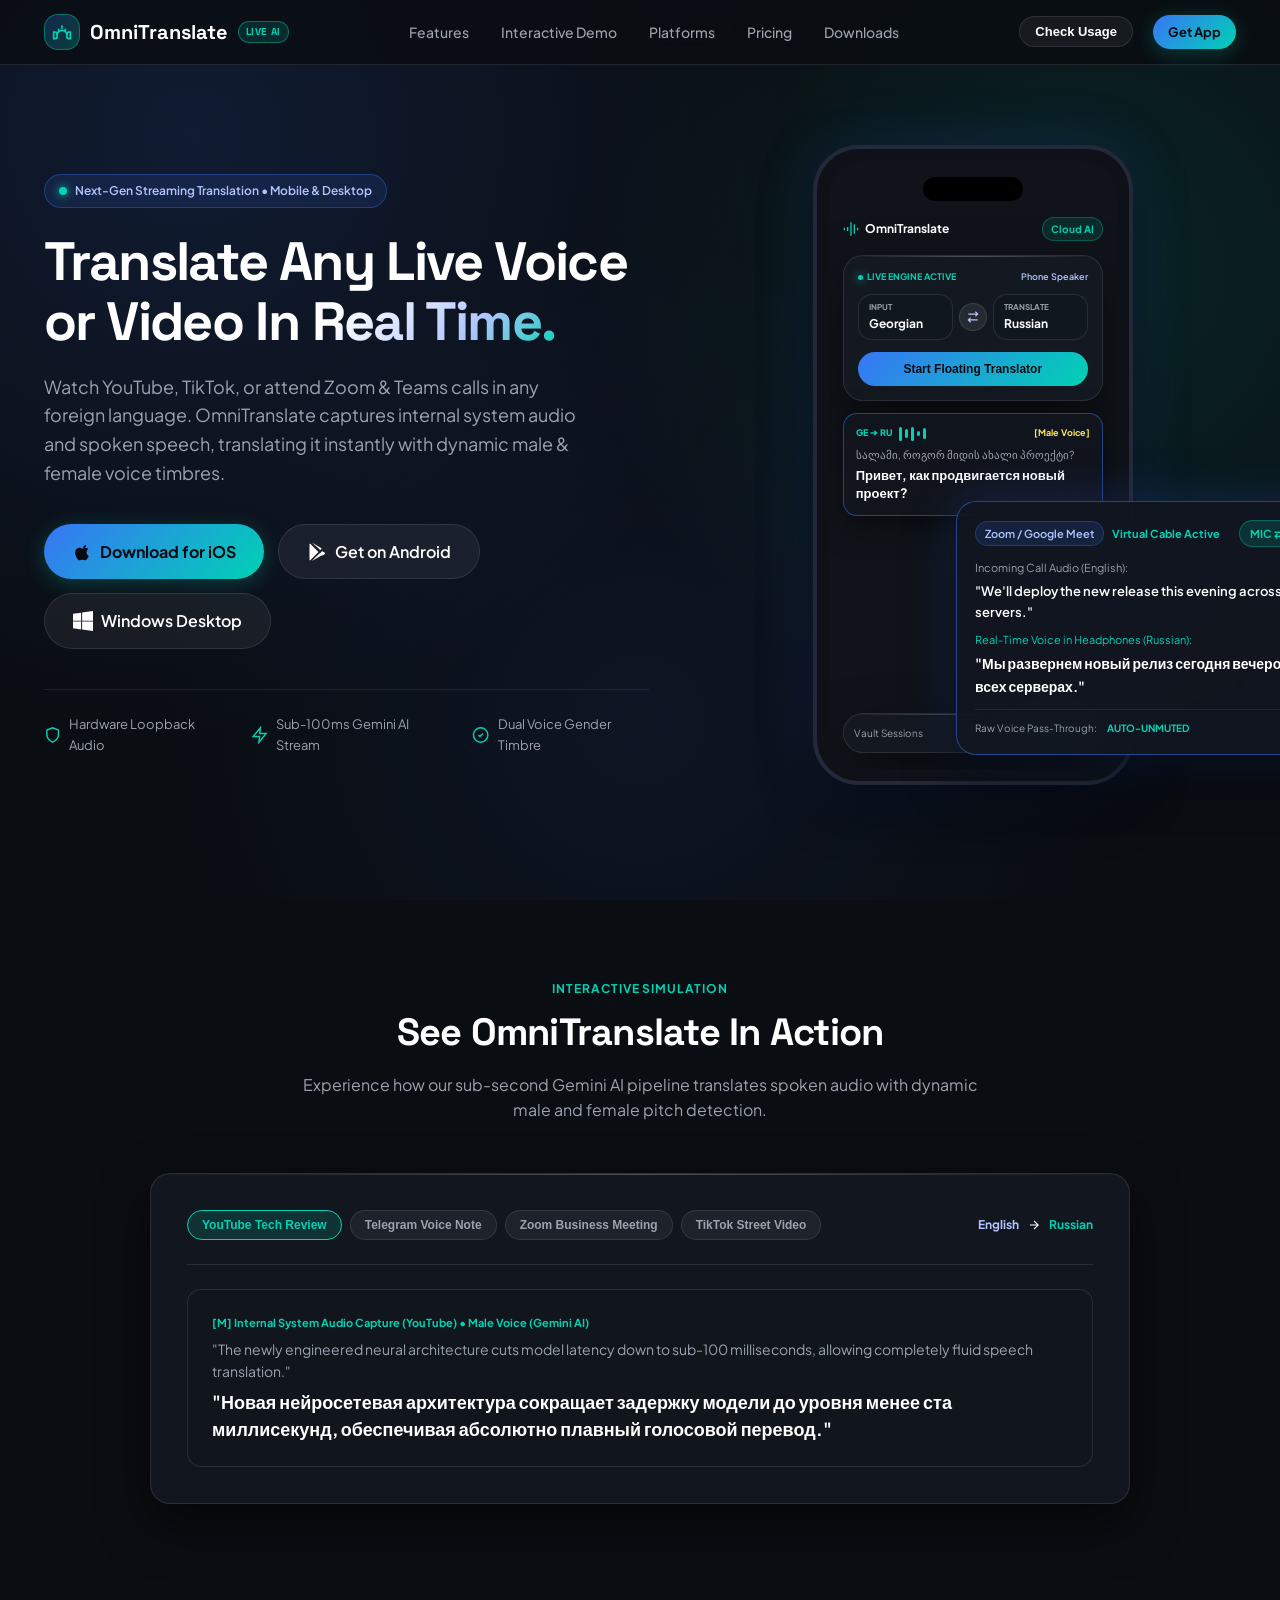
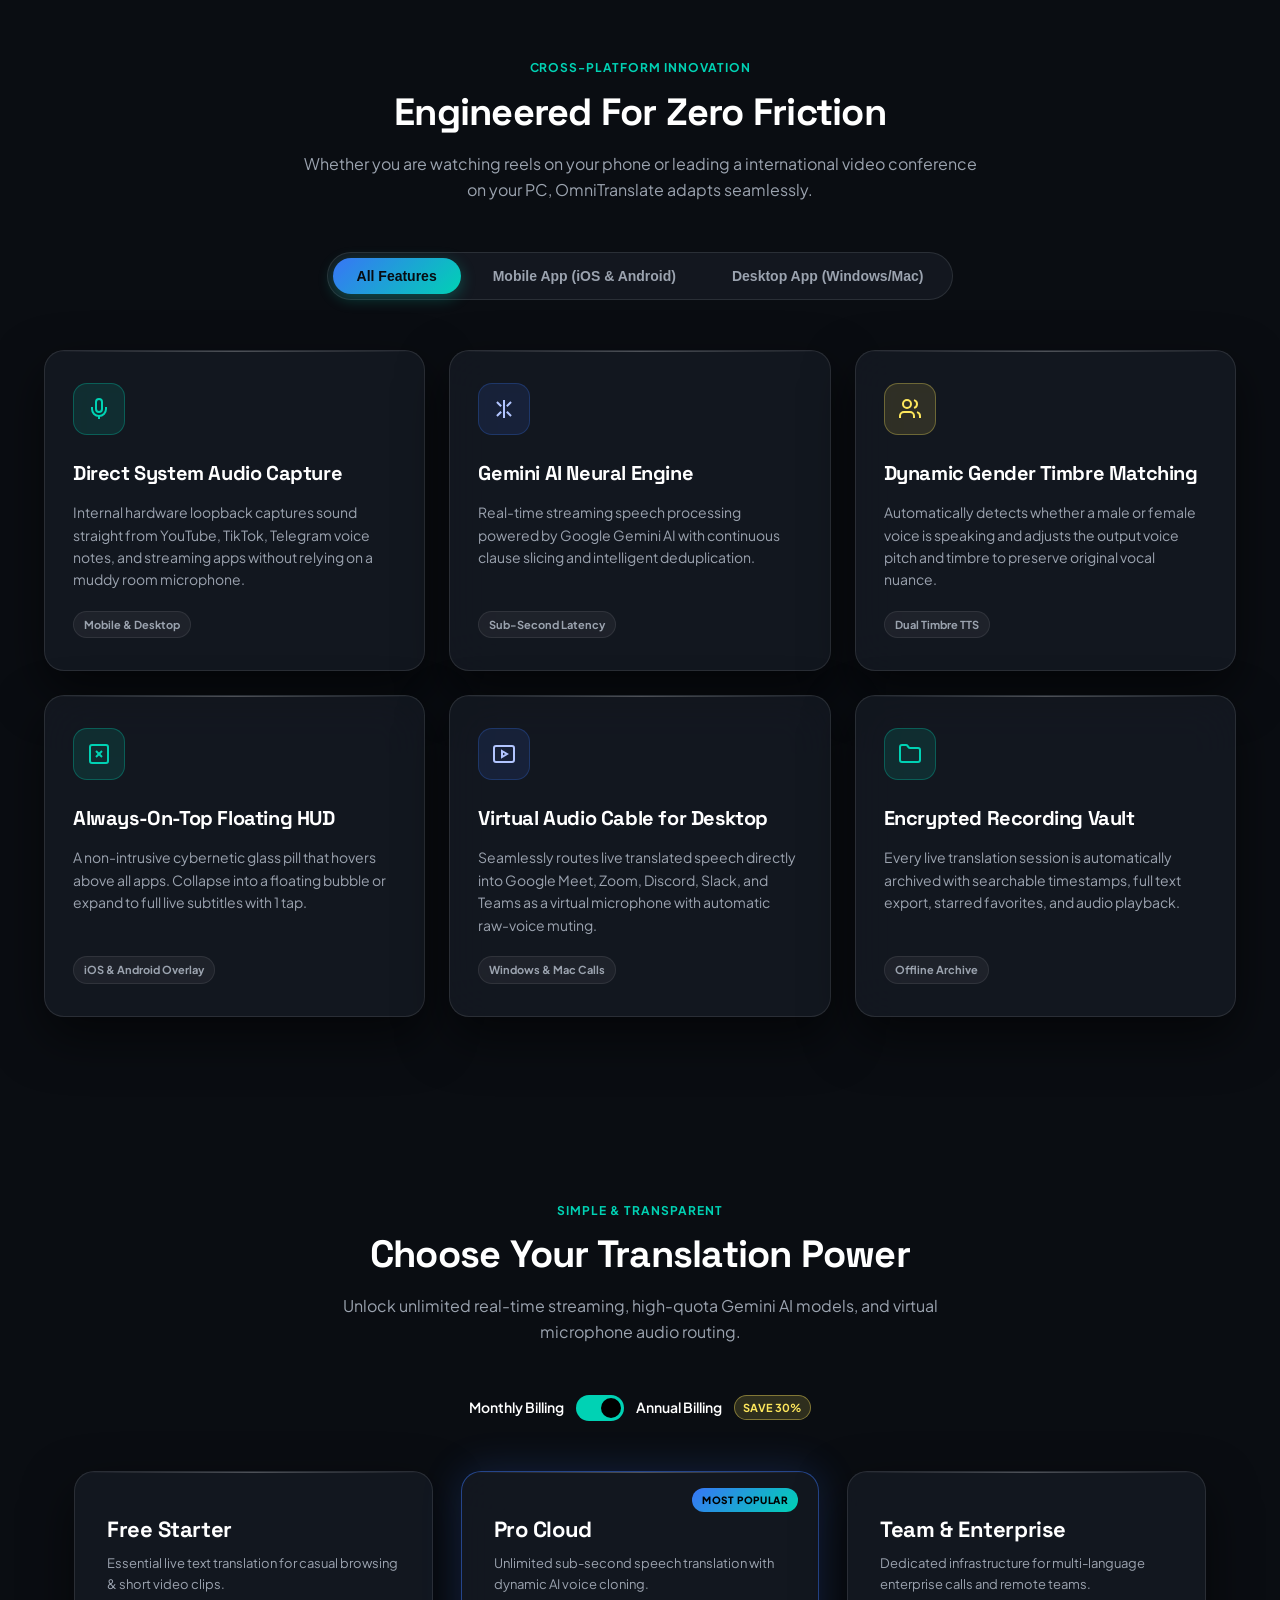
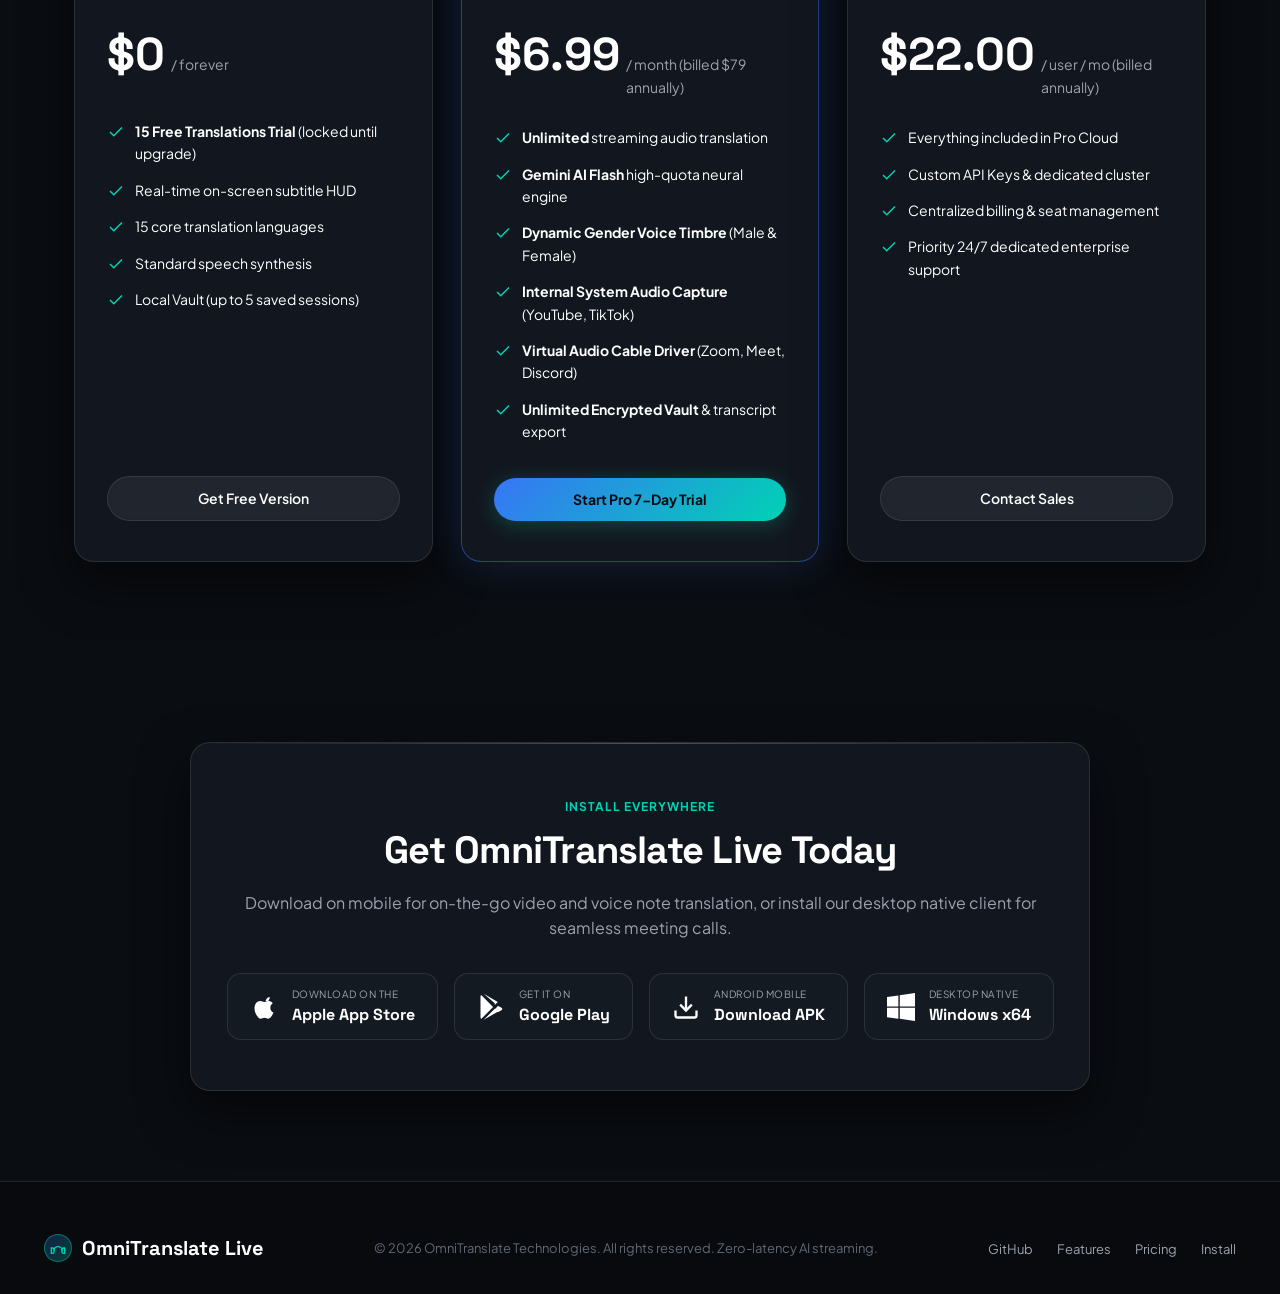
==== commit 0226ef17: "feat(usage): add Check Usage modal and quota details connected to shared backend" ====
--- a/index.html
+++ b/index.html
@@ -48,6 +48,7 @@
       </ul>
 
       <div class="nav-actions">
+        <button id="btnNavCheckUsage" class="btn btn-glass btn-sm" style="margin-right:8px;">Check Usage</button>
         <a href="#downloads" class="btn btn-primary btn-sm">Get App</a>
       </div>
     </div>
@@ -321,6 +322,10 @@
         <ul class="tier-features">
           <li class="tier-feature-item">
             <svg width="18" height="18" fill="none" stroke="currentColor" stroke-width="2" viewBox="0 0 24 24"><polyline points="20 6 9 17 4 12"/></svg>
+            <span><strong>15 Free Translations Trial</strong> (locked until upgrade)</span>
+          </li>
+          <li class="tier-feature-item">
+            <svg width="18" height="18" fill="none" stroke="currentColor" stroke-width="2" viewBox="0 0 24 24"><polyline points="20 6 9 17 4 12"/></svg>
             <span>Real-time on-screen subtitle HUD</span>
           </li>
           <li class="tier-feature-item">
@@ -502,6 +507,54 @@
     </div>
   </footer>
 
+  <!-- Web Account & Usage Checker Modal -->
+  <div id="webUsageModal" class="web-modal-overlay hidden">
+    <div class="web-modal-card">
+      <div class="web-modal-header">
+        <div style="display:flex; align-items:center; gap:8px;">
+          <span style="font-size:20px;">⚡</span>
+          <h3 style="font-size:16px; font-weight:800; color:#FFF; margin:0;">Account &amp; Quota Status</h3>
+        </div>
+        <button id="btnCloseWebUsageModal" class="btn-modal-close">✕</button>
+      </div>
+
+      <p style="font-size:12px; color:#9BA3AF; margin-top:8px; line-height:1.4;">
+        Connect your Google email to view live translation quota, active subscriptions, or developer privileges synced across Web, Desktop, and Mobile.
+      </p>
+
+      <div class="web-auth-form" style="margin-top:14px;">
+        <input type="email" id="inputWebEmail" class="web-styled-input" placeholder="Google Email (e.g. malaniamichael@gmail.com)">
+        <button id="btnWebCheckAccount" class="btn btn-primary btn-sm" style="margin-top:8px; width:100%;">
+          Check Account Status
+        </button>
+      </div>
+
+      <!-- Result Card (Populated after check) -->
+      <div id="webUsageResultBox" class="web-result-box hidden" style="margin-top:16px;">
+        <div style="display:flex; justify-content:space-between; align-items:center;">
+          <span id="webResultName" style="font-size:13px; font-weight:700; color:#FFF;">User Name</span>
+          <span id="webResultBadge" class="plan-badge-pill dev">DEV</span>
+        </div>
+        <div id="webResultEmail" style="font-size:11px; color:#9BA3AF; margin-top:2px;">email@gmail.com</div>
+
+        <div style="margin-top:12px;">
+          <div style="display:flex; justify-content:space-between; font-size:11px; color:#00D2B4; font-weight:700; margin-bottom:4px;">
+            <span id="webResultUsageCount">0 / 15 Translations</span>
+            <span id="webResultRemaining">15 Remaining</span>
+          </div>
+          <div class="web-progress-bar-bg">
+            <div id="webProgressBar" class="web-progress-bar-fill" style="width:0%;"></div>
+          </div>
+        </div>
+
+        <p id="webResultNote" style="font-size:11px; color:#B2C5FF; margin-top:10px; line-height:1.4;">
+          Developer account active with unlimited translation bypass enabled.
+        </p>
+      </div>
+
+    </div>
+  </div>
+
   <script src="app.js"></script>
 </body>
 </html>
--- a/styles.css
+++ b/styles.css
@@ -1052,3 +1052,81 @@
     align-items: flex-start;
   }
 }
+
+/* Web Account & Usage Modal */
+.web-modal-overlay {
+  position: fixed;
+  inset: 0;
+  background: rgba(3, 7, 18, 0.85);
+  backdrop-filter: blur(12px);
+  display: flex;
+  align-items: center;
+  justify-content: center;
+  z-index: 99999;
+  padding: 20px;
+}
+.web-modal-overlay.hidden {
+  display: none !important;
+}
+.web-modal-card {
+  background: #0B0F19;
+  border: 1.5px solid rgba(0, 210, 180, 0.35);
+  border-radius: 18px;
+  padding: 24px;
+  width: 100%;
+  max-width: 440px;
+  box-shadow: 0 20px 60px rgba(0, 0, 0, 0.8), 0 0 30px rgba(0, 210, 180, 0.15);
+}
+.web-modal-header {
+  display: flex;
+  justify-content: space-between;
+  align-items: center;
+}
+.btn-modal-close {
+  background: none;
+  border: none;
+  color: #9BA3AF;
+  font-size: 18px;
+  cursor: pointer;
+  padding: 4px;
+}
+.btn-modal-close:hover {
+  color: #FFF;
+}
+.web-styled-input {
+  width: 100%;
+  background: rgba(15, 23, 42, 0.8);
+  border: 1px solid rgba(255, 255, 255, 0.15);
+  color: #FFF;
+  font-size: 13px;
+  padding: 10px 14px;
+  border-radius: 10px;
+  outline: none;
+  box-sizing: border-box;
+}
+.web-styled-input:focus {
+  border-color: #00D2B4;
+}
+.web-result-box {
+  background: rgba(15, 23, 42, 0.9);
+  border: 1px solid rgba(255, 255, 255, 0.1);
+  border-radius: 12px;
+  padding: 14px;
+}
+.web-result-box.hidden {
+  display: none;
+}
+.web-progress-bar-bg {
+  width: 100%;
+  height: 8px;
+  background: rgba(255, 255, 255, 0.08);
+  border-radius: 6px;
+  overflow: hidden;
+}
+.web-progress-bar-fill {
+  height: 100%;
+  background: linear-gradient(90deg, #3B82F6, #00D2B4);
+  border-radius: 6px;
+  transition: width 0.3s ease;
+}
+
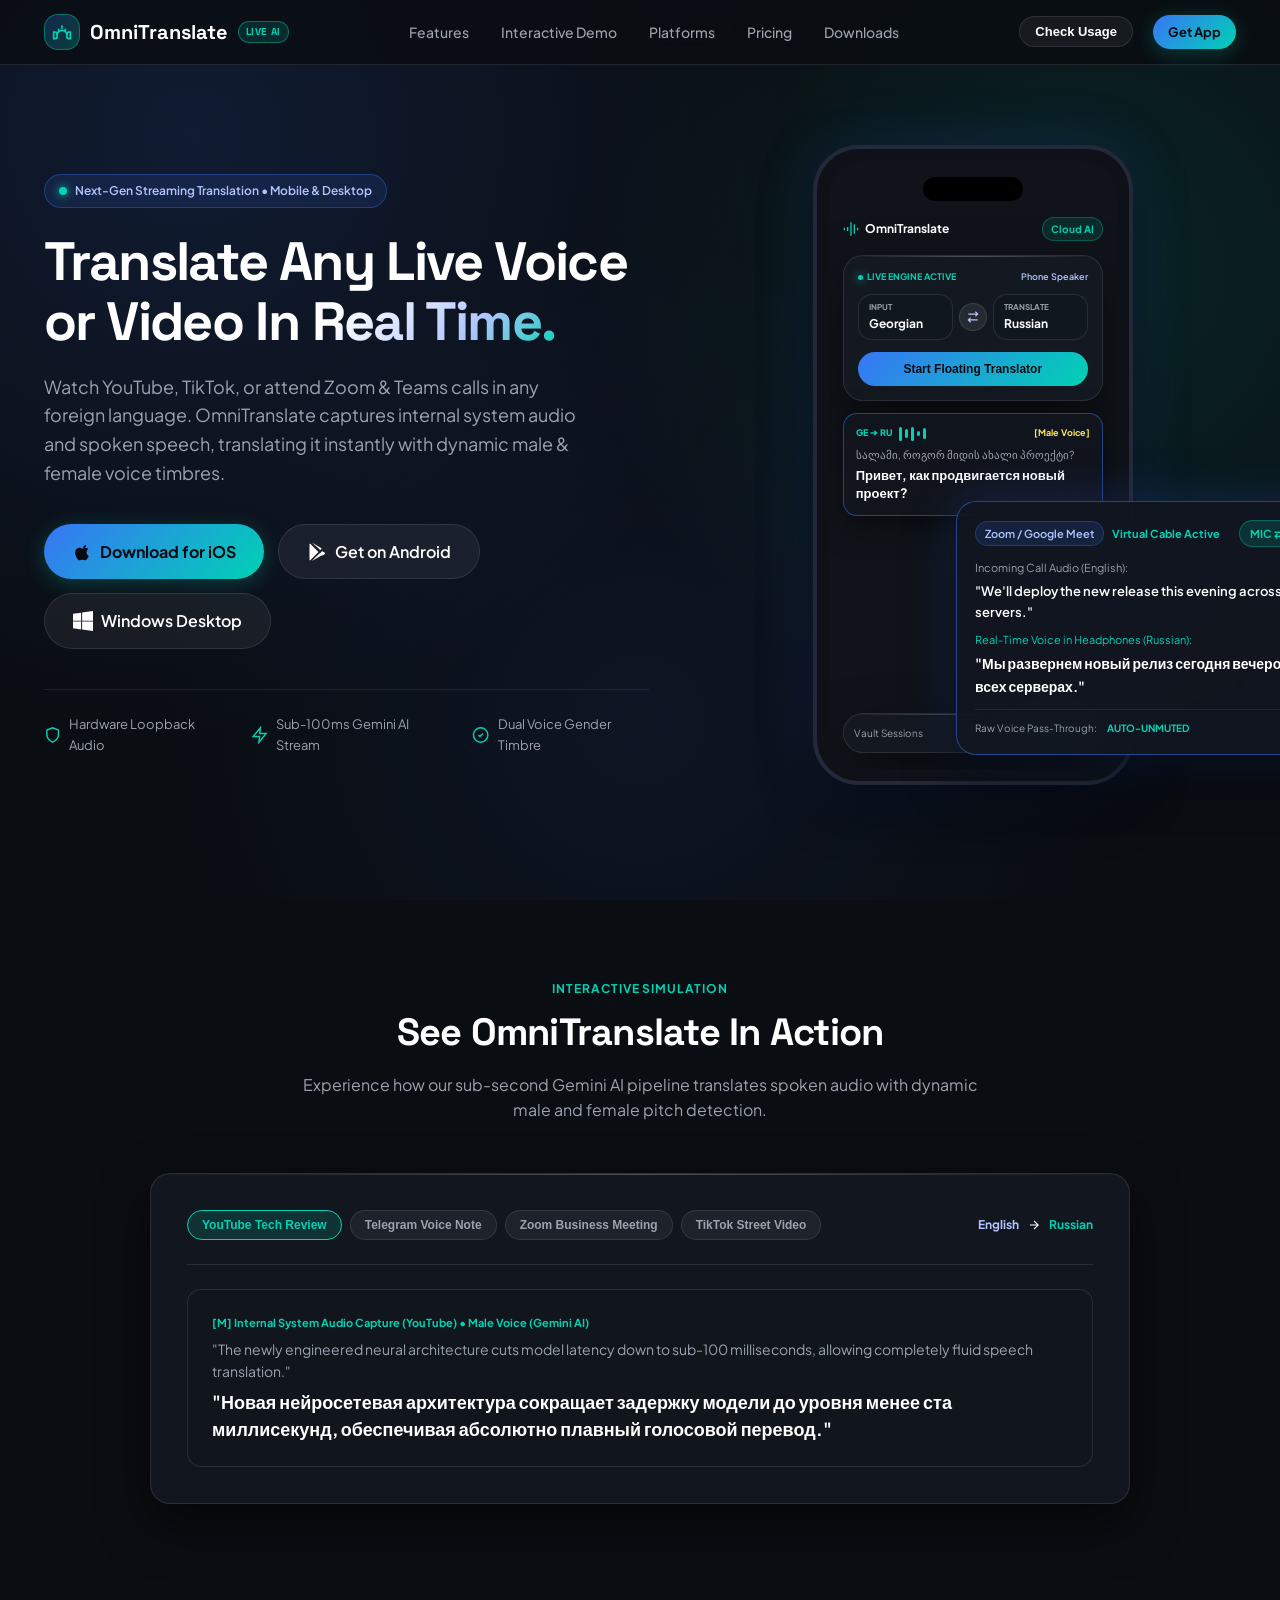
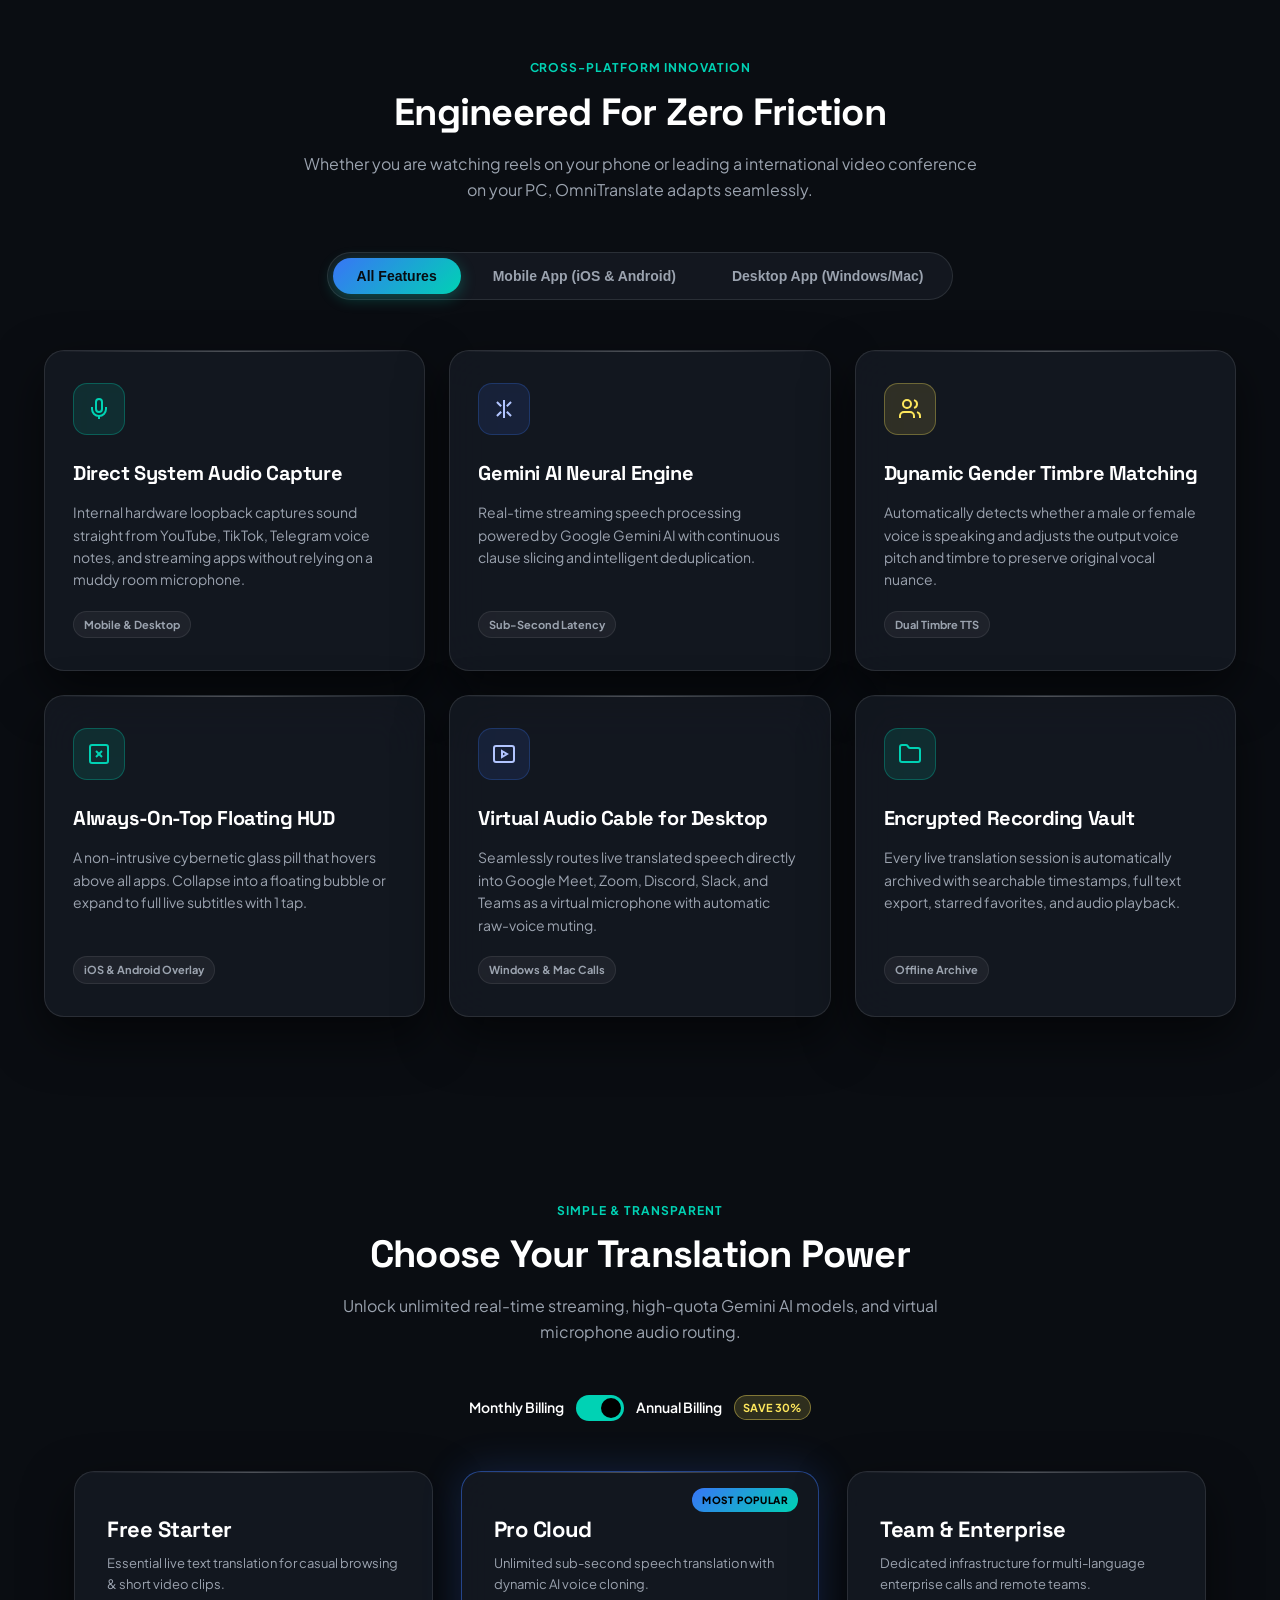
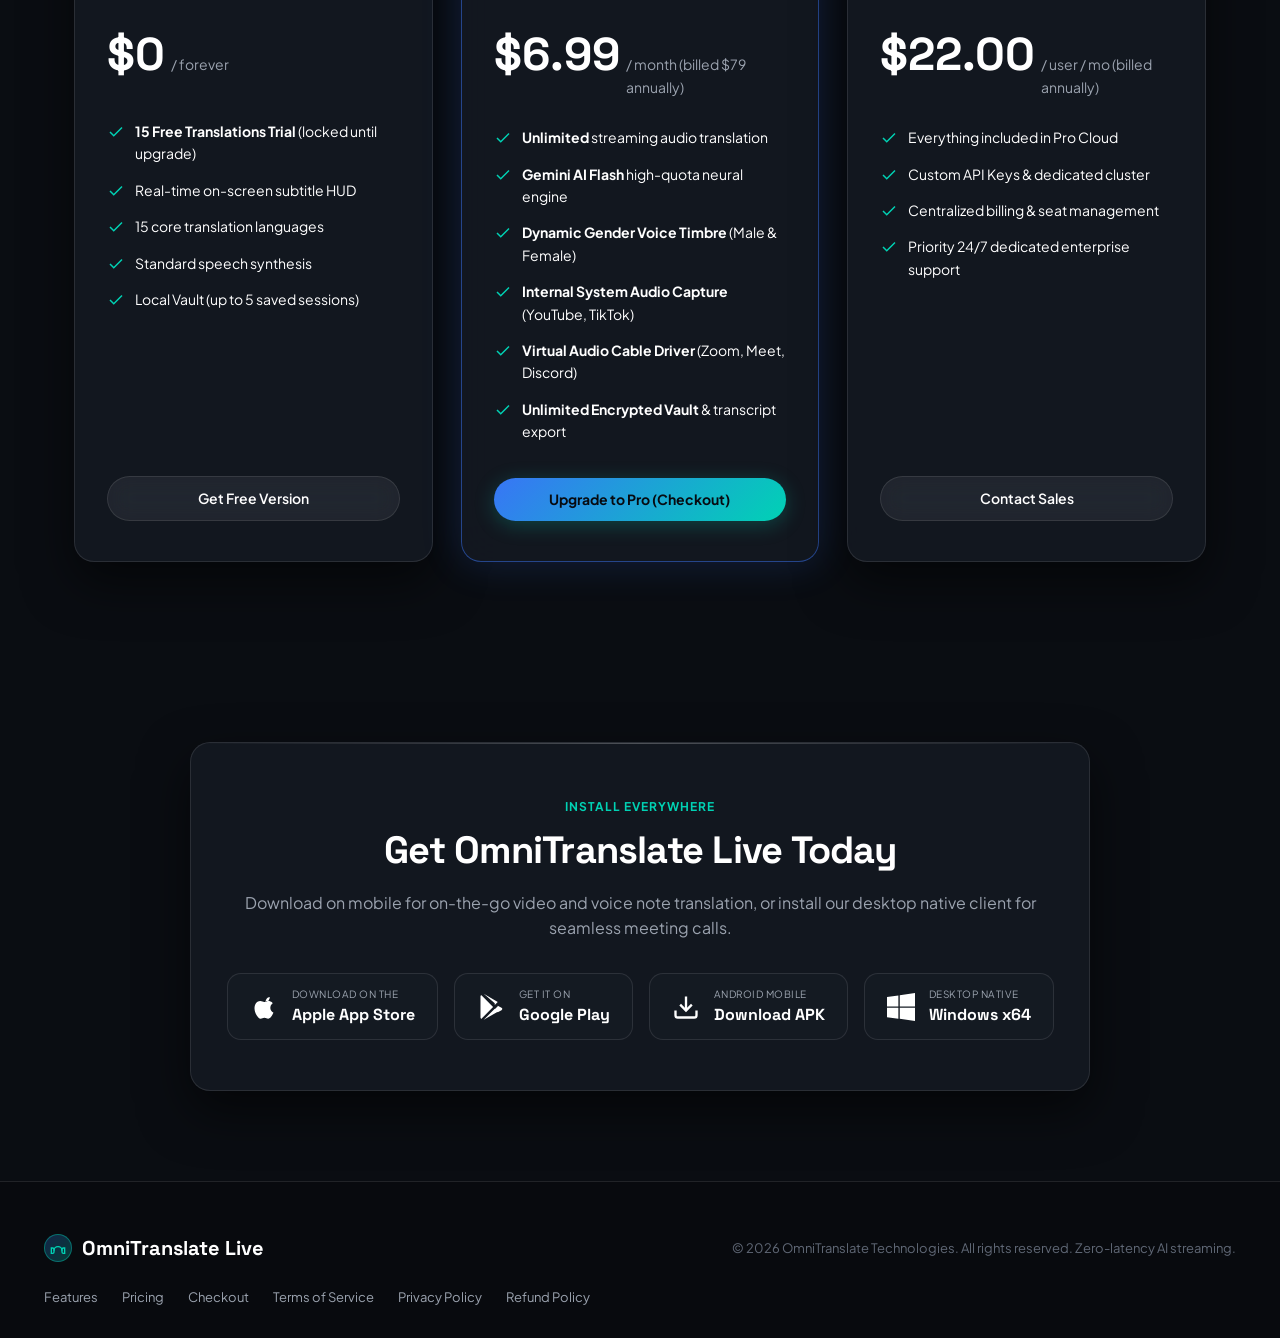
==== commit 0e105b20: "feat(billing): add Paddle-compliant checkout page, refund policy, terms, privacy, and vercel routing" ====
--- a/index.html
+++ b/index.html
@@ -383,7 +383,7 @@
           </li>
         </ul>
 
-        <a href="#downloads" class="btn btn-primary" style="width:100%;">Start Pro 7-Day Trial</a>
+        <a href="checkout.html" class="btn btn-primary" style="width:100%;">Upgrade to Pro (Checkout)</a>
       </div>
 
       <!-- Tier 3: Team & Enterprise -->
@@ -499,10 +499,12 @@
       </div>
 
       <ul class="footer-links">
-        <li><a href="https://github.com/Michael-Malania/translateMe" target="_blank" rel="noopener">GitHub</a></li>
         <li><a href="#features">Features</a></li>
         <li><a href="#pricing">Pricing</a></li>
-        <li><a href="#downloads">Install</a></li>
+        <li><a href="checkout.html">Checkout</a></li>
+        <li><a href="terms.html">Terms of Service</a></li>
+        <li><a href="privacy.html">Privacy Policy</a></li>
+        <li><a href="refund.html">Refund Policy</a></li>
       </ul>
     </div>
   </footer>
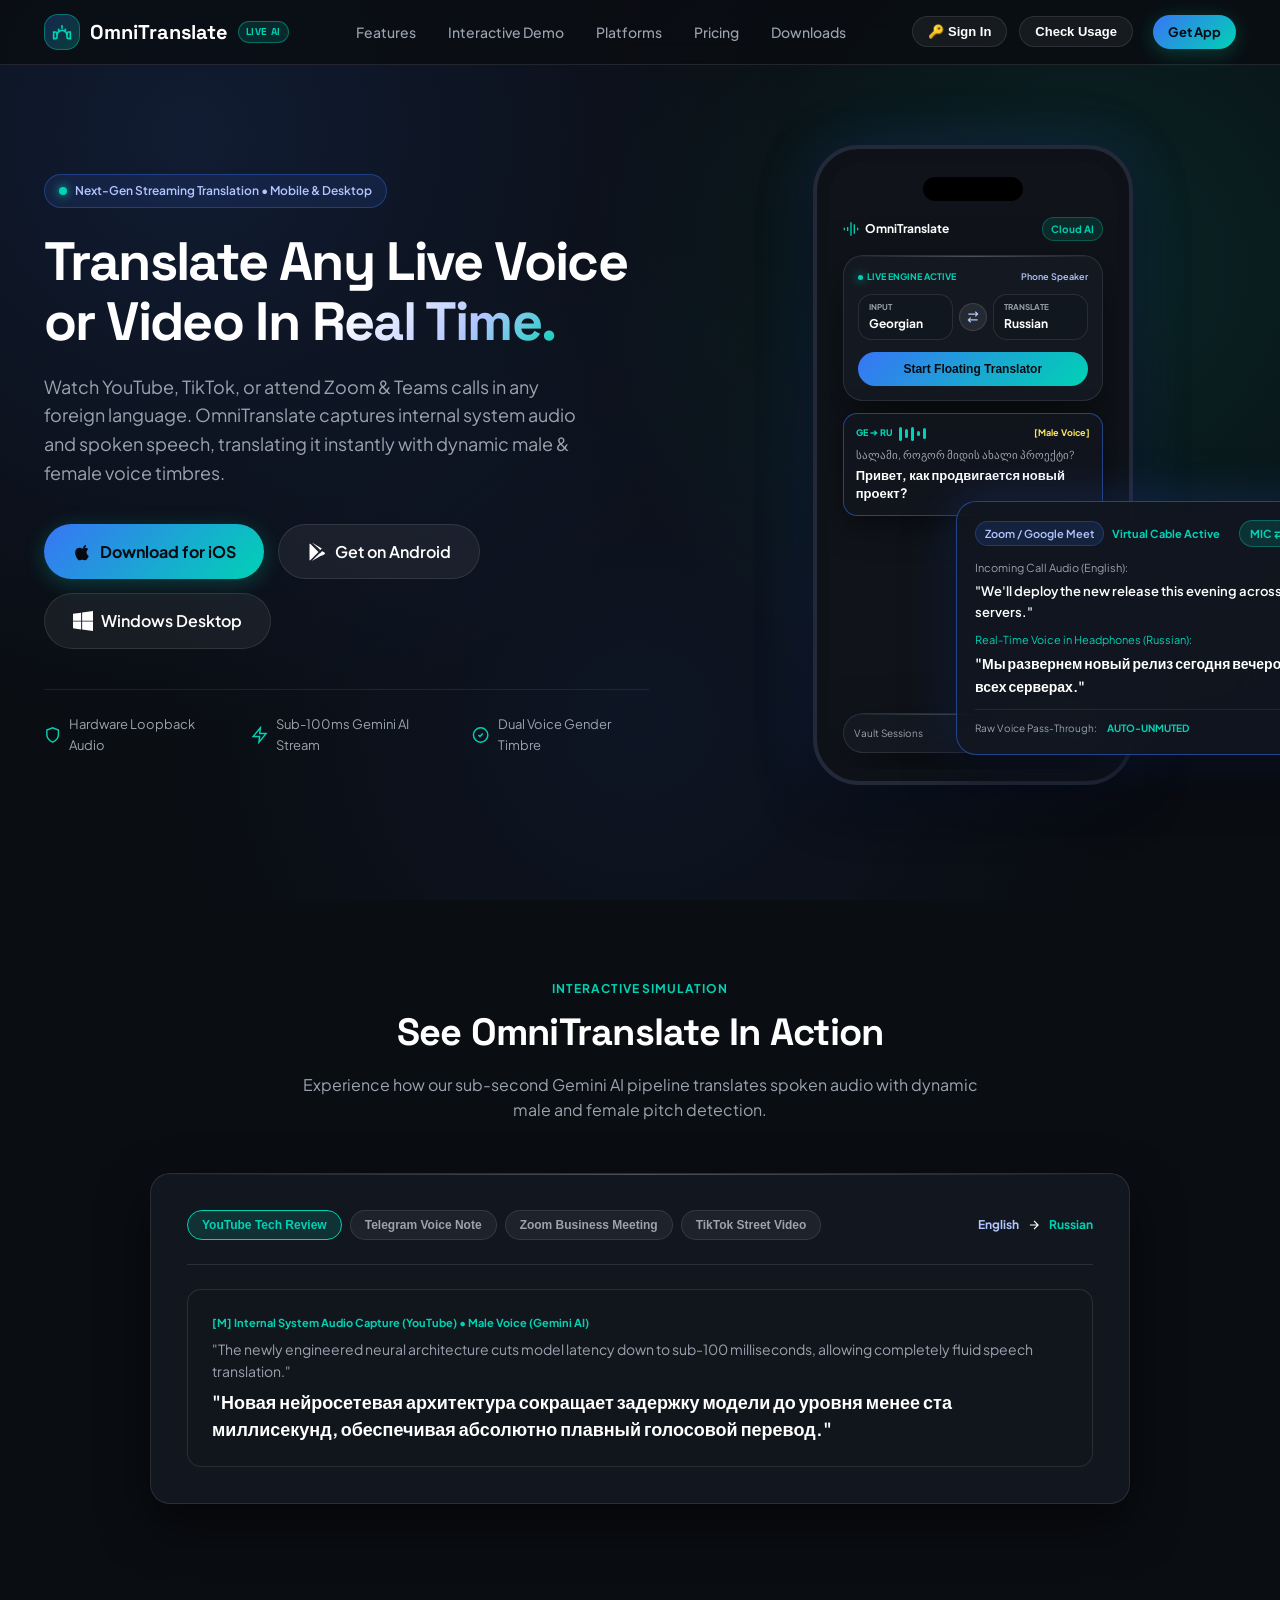
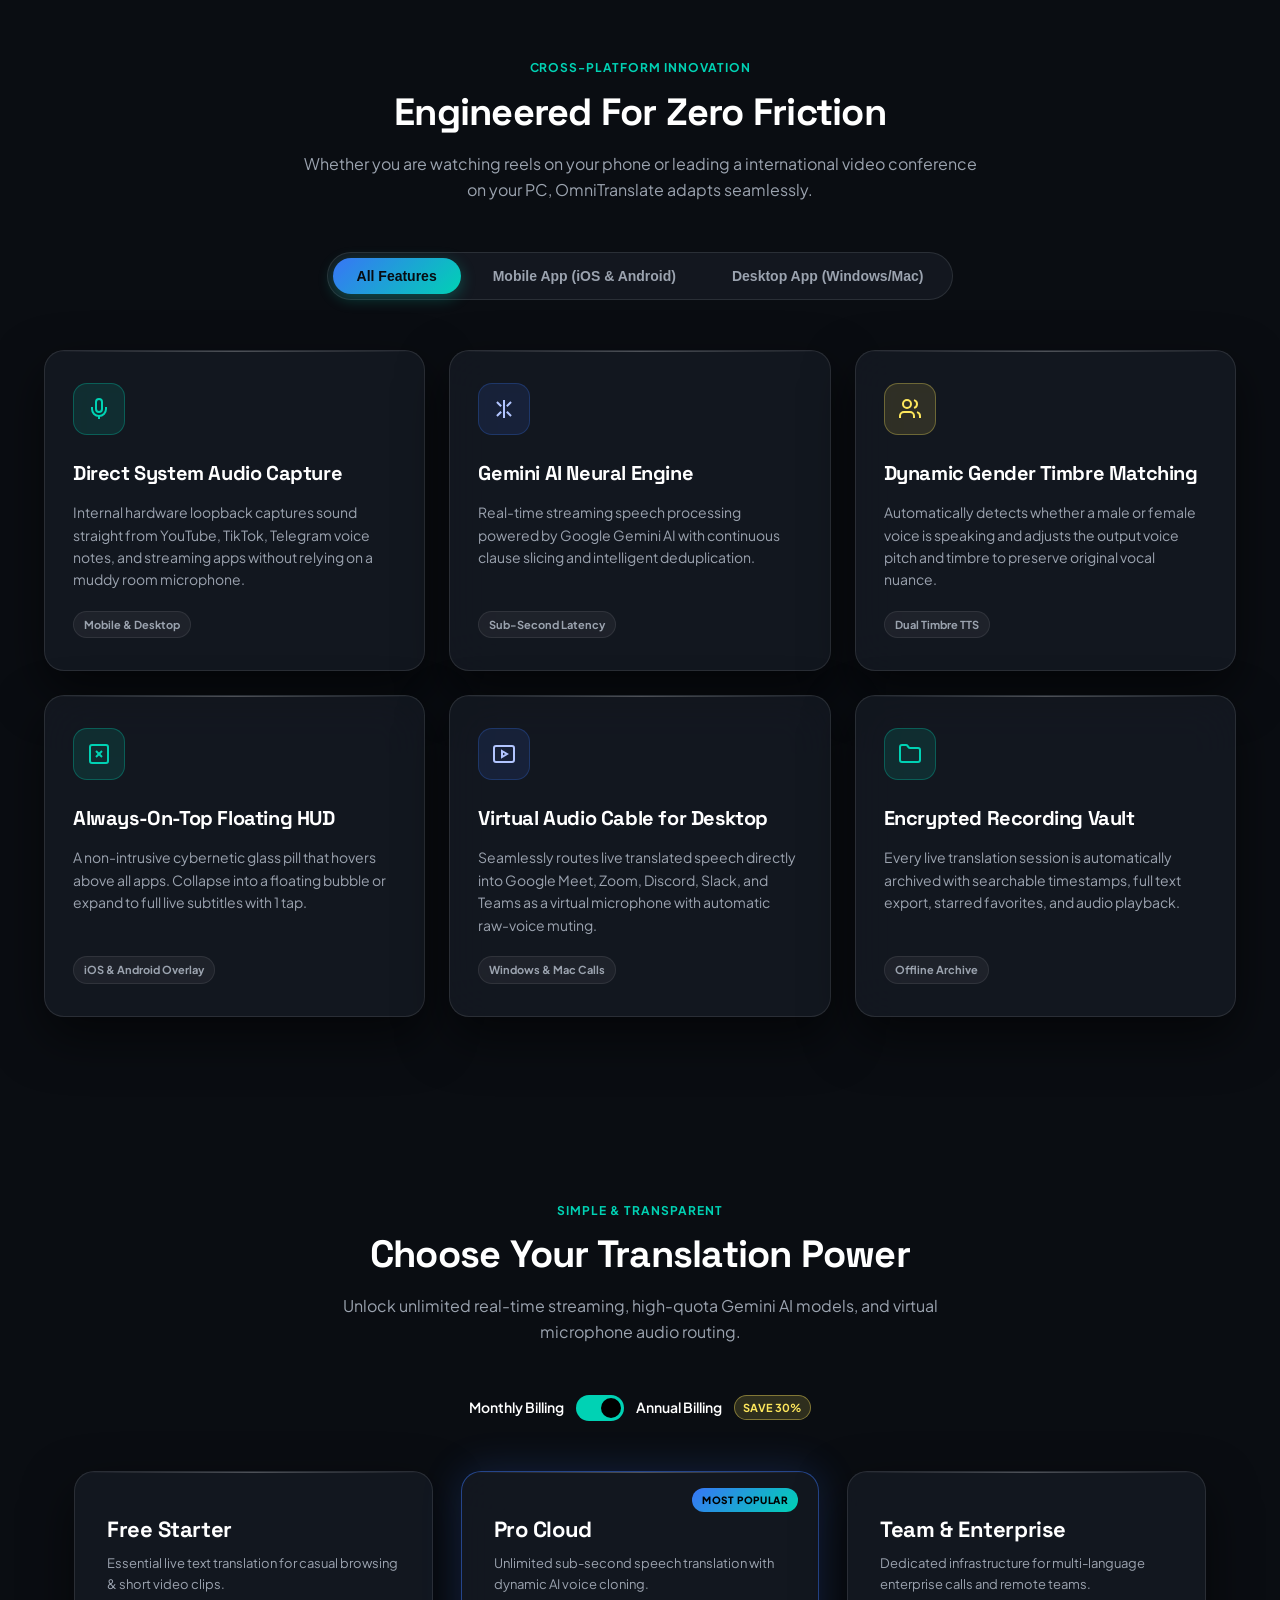
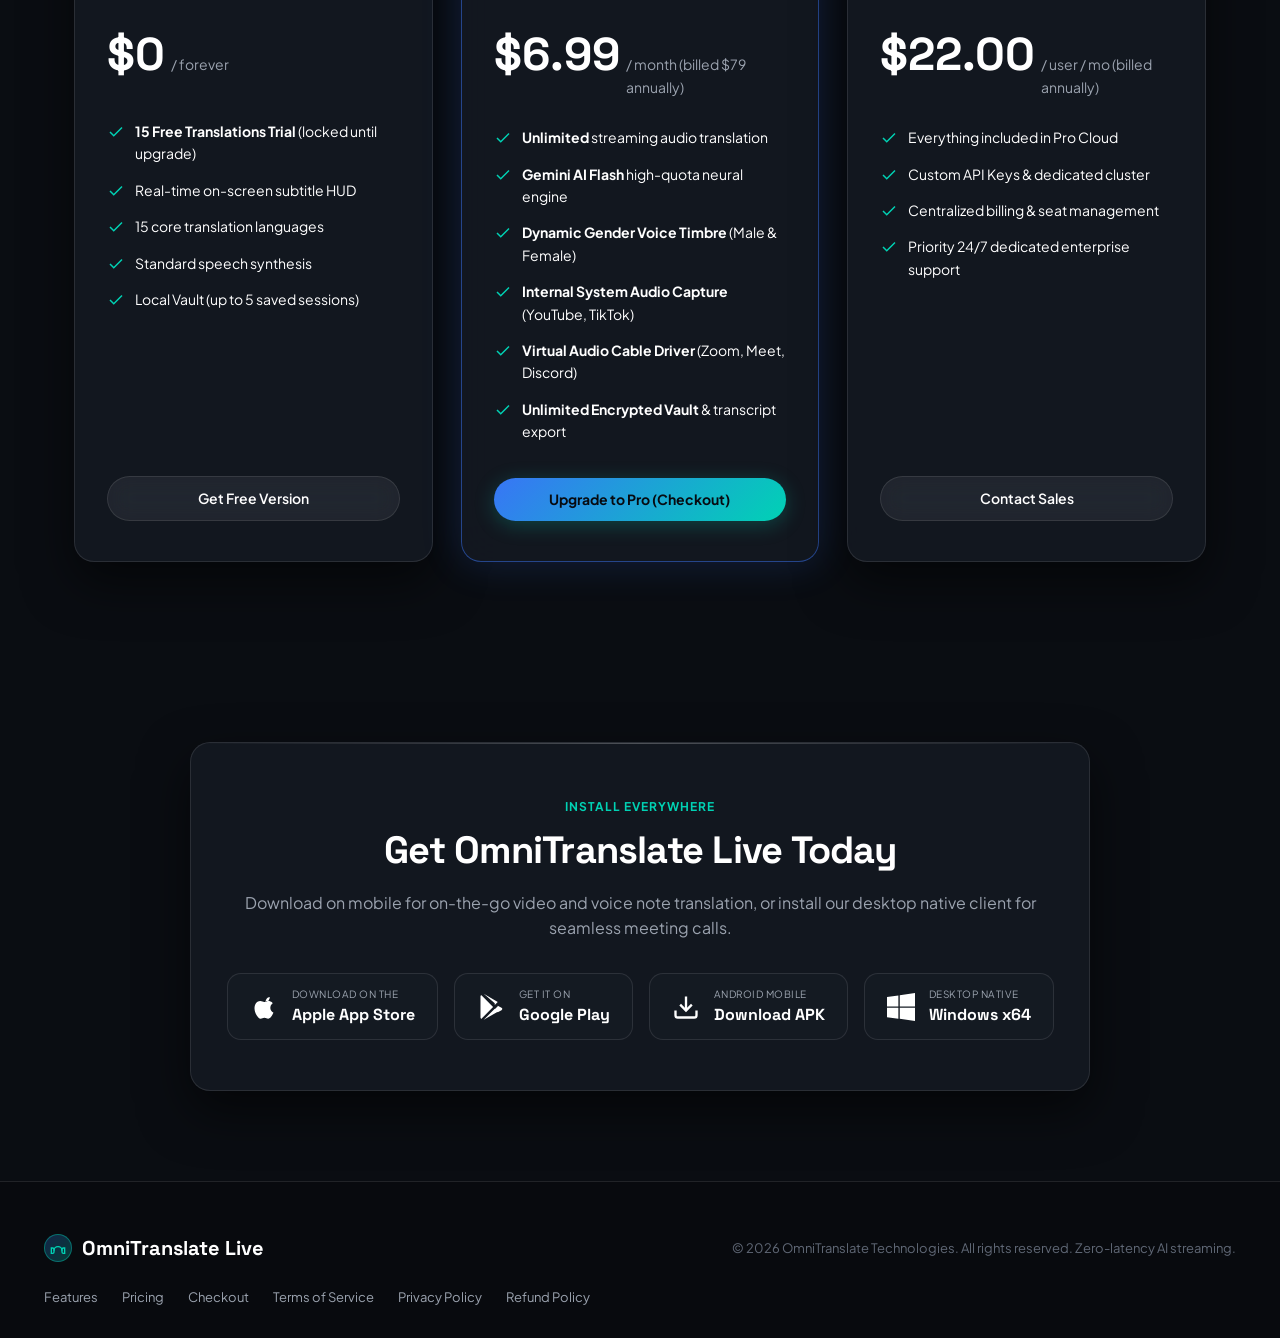
==== commit 4554d33c: "feat(auth): enforce user authentication before upgrading to Pro and add shared OmniAuth modal" ====
--- a/index.html
+++ b/index.html
@@ -383,7 +383,7 @@
           </li>
         </ul>
 
-        <a href="checkout.html" class="btn btn-primary" style="width:100%;">Upgrade to Pro (Checkout)</a>
+        <a href="checkout.html" id="btnUpgradeToProPricing" class="btn btn-primary" style="width:100%;">Upgrade to Pro (Checkout)</a>
       </div>
 
       <!-- Tier 3: Team & Enterprise -->
@@ -557,6 +557,7 @@
     </div>
   </div>
 
+  <script src="auth.js"></script>
   <script src="app.js"></script>
 </body>
 </html>
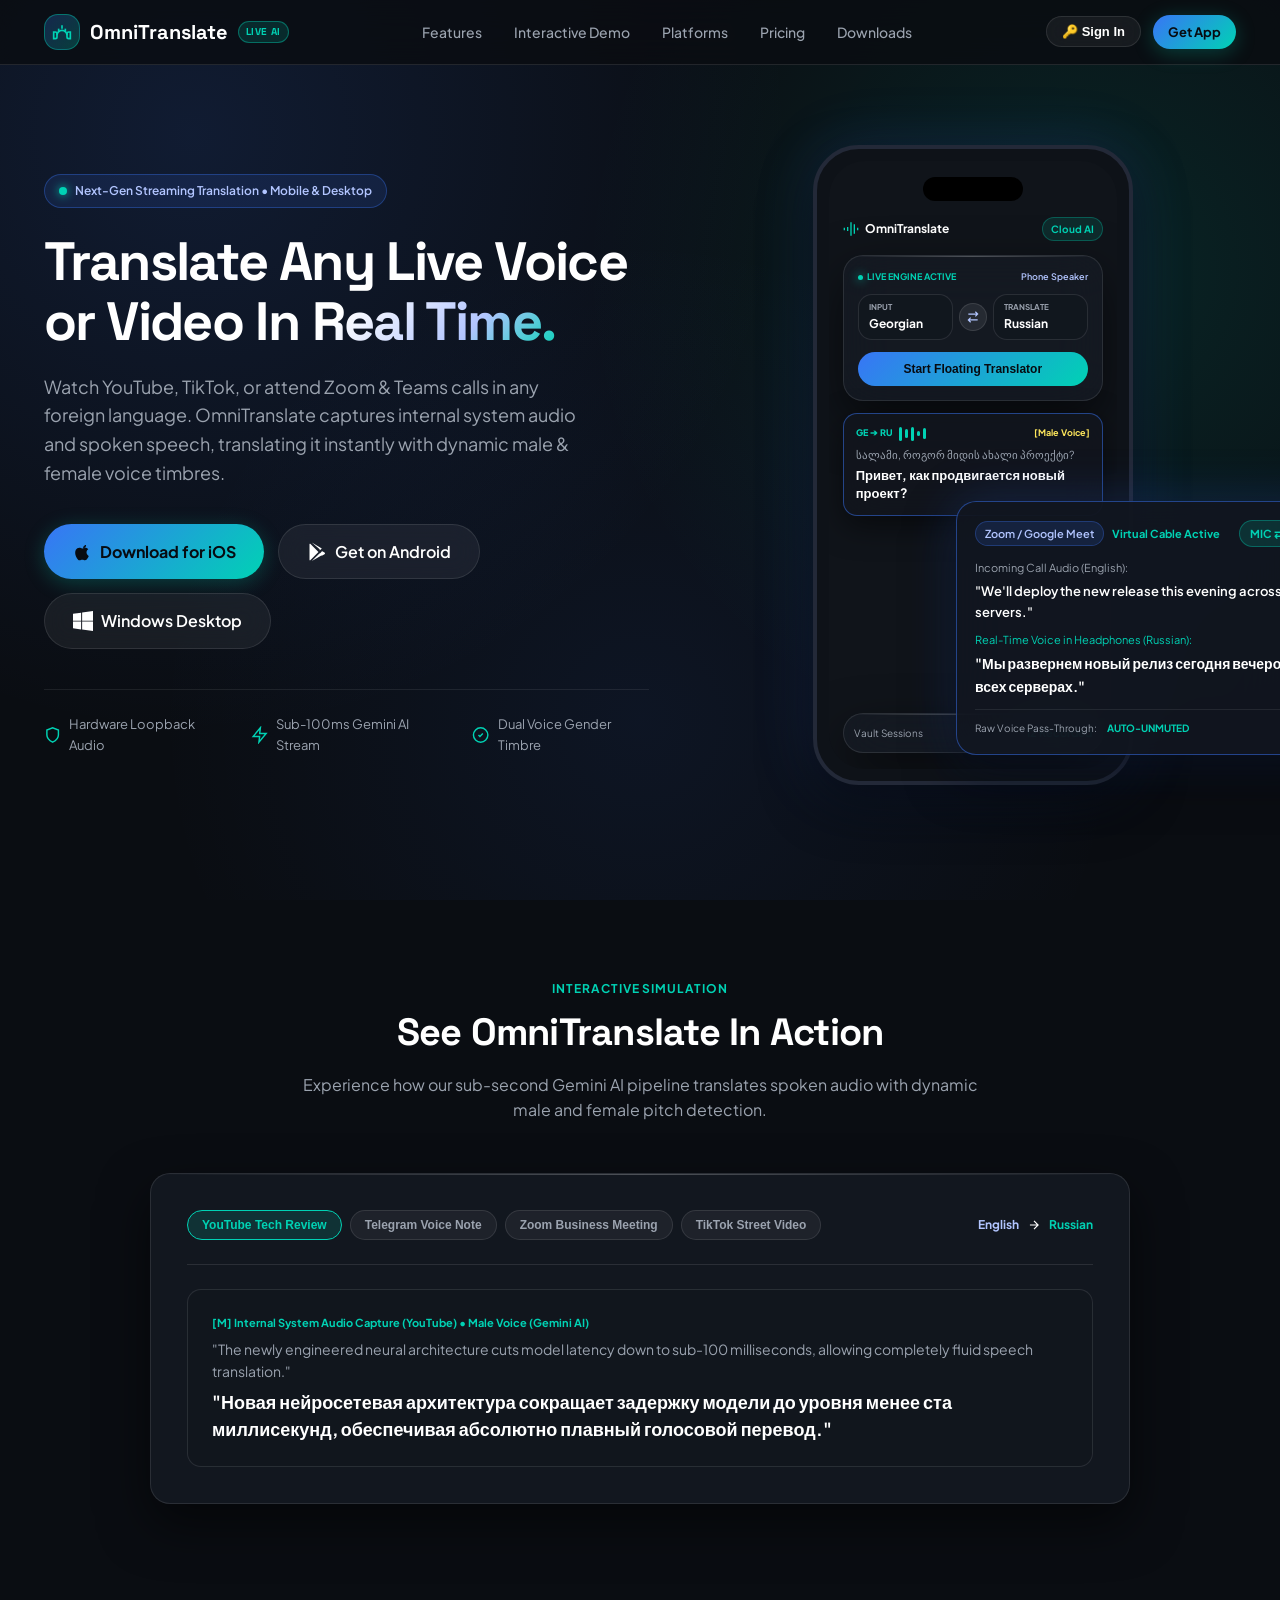
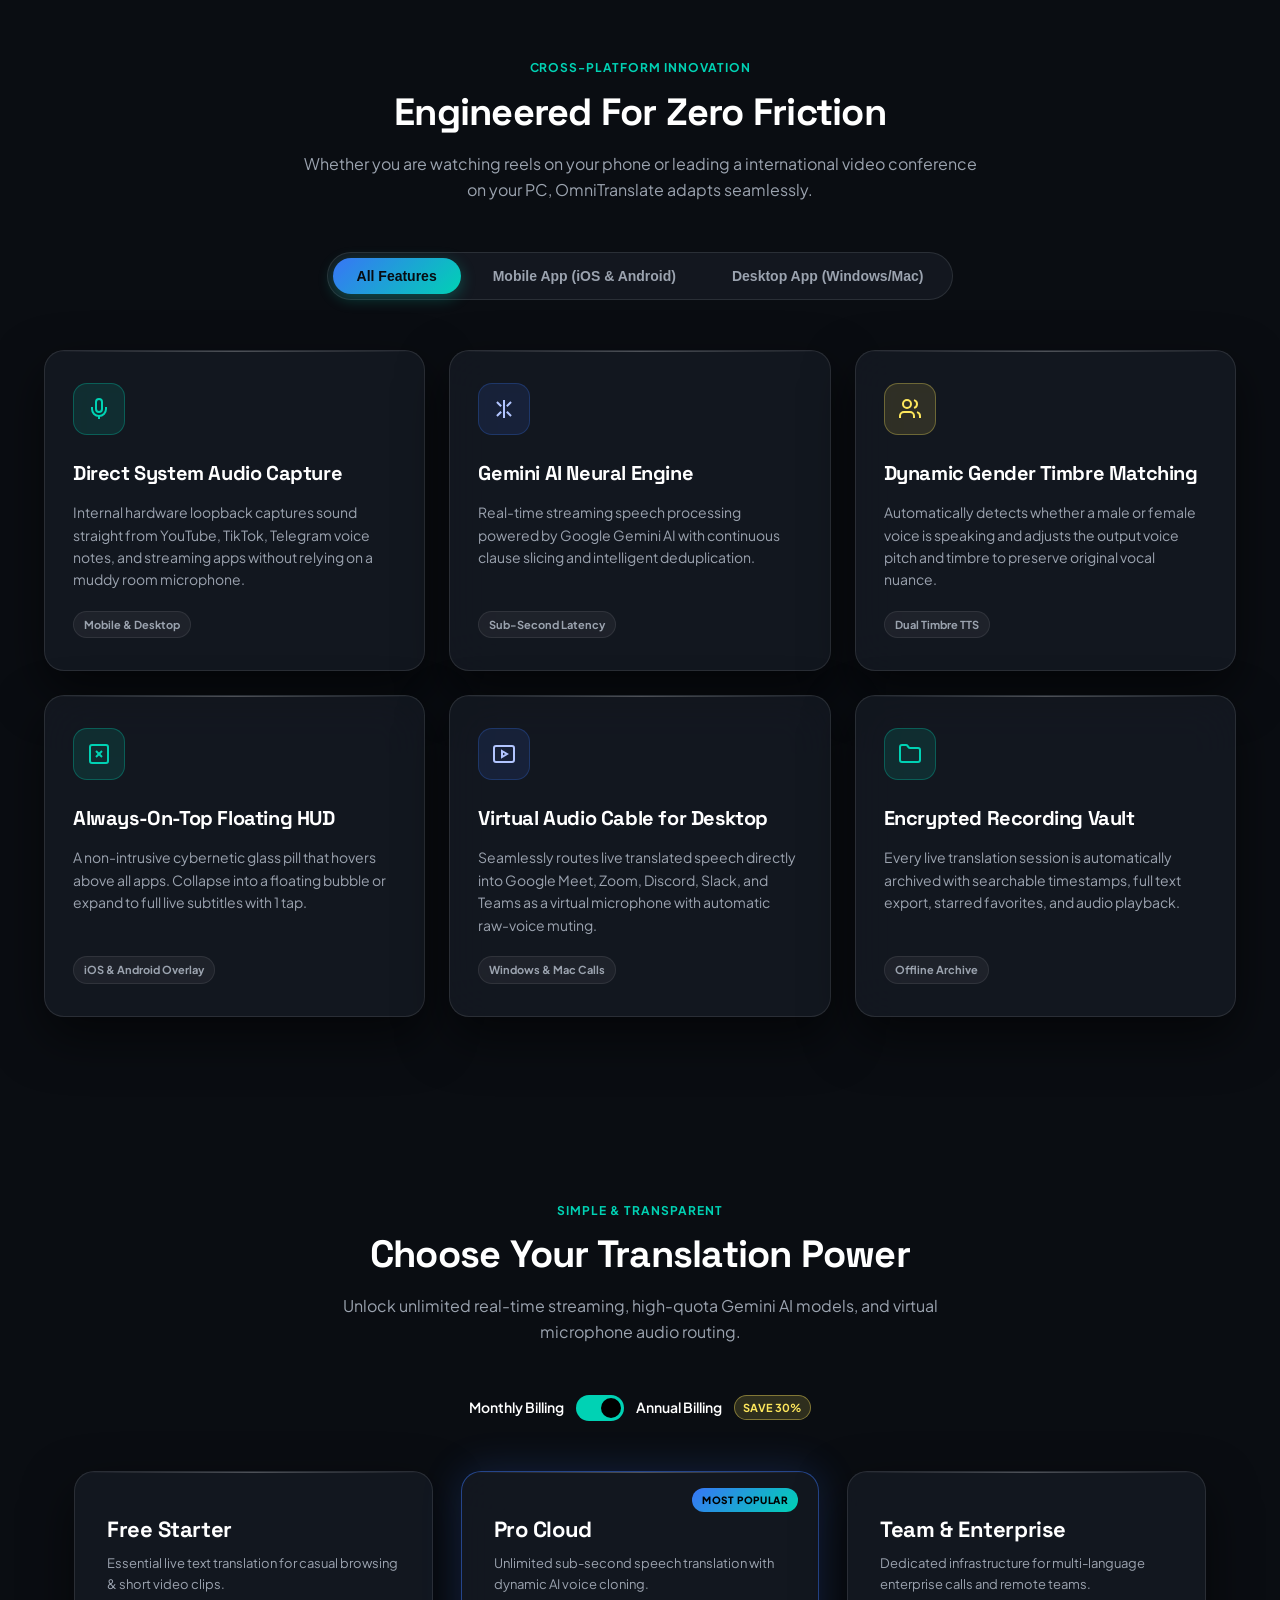
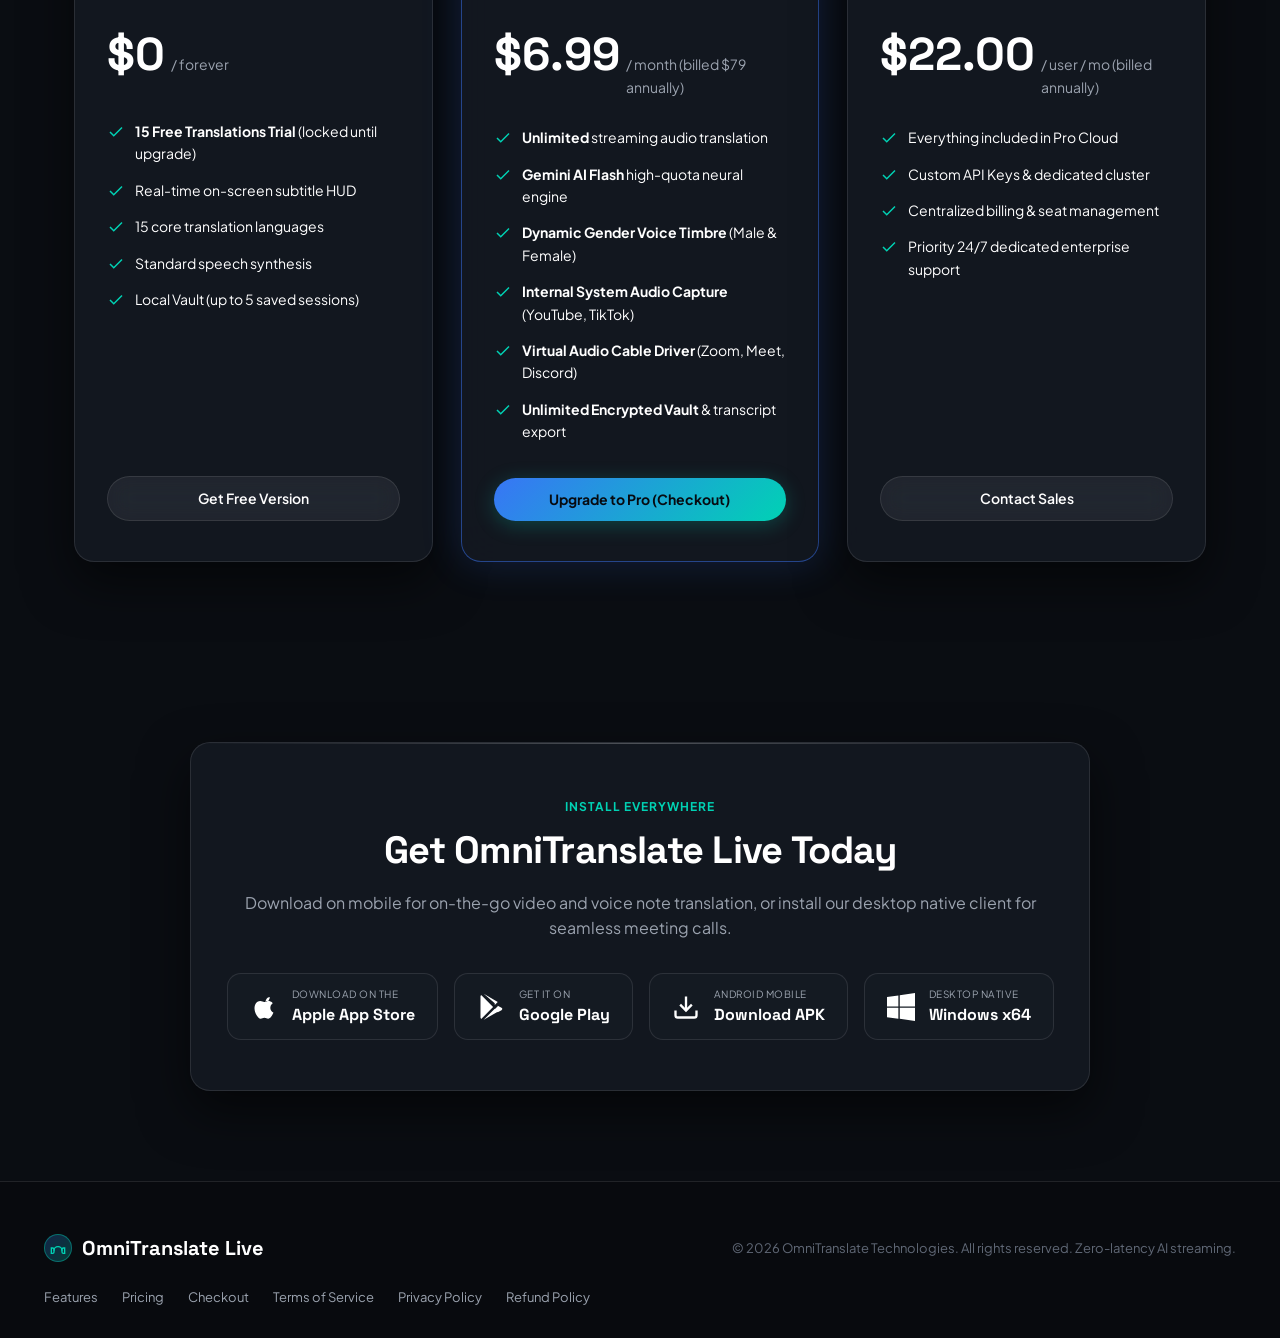
==== commit 4a8ecf8d: "clean: remove obsolete check usage button, modal, and styles in favor of unified OmniAuth" ====
--- a/index.html
+++ b/index.html
@@ -48,7 +48,6 @@
       </ul>
 
       <div class="nav-actions">
-        <button id="btnNavCheckUsage" class="btn btn-glass btn-sm" style="margin-right:8px;">Check Usage</button>
         <a href="#downloads" class="btn btn-primary btn-sm">Get App</a>
       </div>
     </div>
@@ -509,54 +508,6 @@
     </div>
   </footer>
 
-  <!-- Web Account & Usage Checker Modal -->
-  <div id="webUsageModal" class="web-modal-overlay hidden">
-    <div class="web-modal-card">
-      <div class="web-modal-header">
-        <div style="display:flex; align-items:center; gap:8px;">
-          <span style="font-size:20px;">⚡</span>
-          <h3 style="font-size:16px; font-weight:800; color:#FFF; margin:0;">Account &amp; Quota Status</h3>
-        </div>
-        <button id="btnCloseWebUsageModal" class="btn-modal-close">✕</button>
-      </div>
-
-      <p style="font-size:12px; color:#9BA3AF; margin-top:8px; line-height:1.4;">
-        Connect your Google email to view live translation quota, active subscriptions, or developer privileges synced across Web, Desktop, and Mobile.
-      </p>
-
-      <div class="web-auth-form" style="margin-top:14px;">
-        <input type="email" id="inputWebEmail" class="web-styled-input" placeholder="Google Email (e.g. malaniamichael@gmail.com)">
-        <button id="btnWebCheckAccount" class="btn btn-primary btn-sm" style="margin-top:8px; width:100%;">
-          Check Account Status
-        </button>
-      </div>
-
-      <!-- Result Card (Populated after check) -->
-      <div id="webUsageResultBox" class="web-result-box hidden" style="margin-top:16px;">
-        <div style="display:flex; justify-content:space-between; align-items:center;">
-          <span id="webResultName" style="font-size:13px; font-weight:700; color:#FFF;">User Name</span>
-          <span id="webResultBadge" class="plan-badge-pill dev">DEV</span>
-        </div>
-        <div id="webResultEmail" style="font-size:11px; color:#9BA3AF; margin-top:2px;">email@gmail.com</div>
-
-        <div style="margin-top:12px;">
-          <div style="display:flex; justify-content:space-between; font-size:11px; color:#00D2B4; font-weight:700; margin-bottom:4px;">
-            <span id="webResultUsageCount">0 / 15 Translations</span>
-            <span id="webResultRemaining">15 Remaining</span>
-          </div>
-          <div class="web-progress-bar-bg">
-            <div id="webProgressBar" class="web-progress-bar-fill" style="width:0%;"></div>
-          </div>
-        </div>
-
-        <p id="webResultNote" style="font-size:11px; color:#B2C5FF; margin-top:10px; line-height:1.4;">
-          Developer account active with unlimited translation bypass enabled.
-        </p>
-      </div>
-
-    </div>
-  </div>
-
   <script src="auth.js"></script>
   <script src="app.js"></script>
 </body>
--- a/styles.css
+++ b/styles.css
@@ -1053,80 +1053,4 @@
   }
 }
 
-/* Web Account & Usage Modal */
-.web-modal-overlay {
-  position: fixed;
-  inset: 0;
-  background: rgba(3, 7, 18, 0.85);
-  backdrop-filter: blur(12px);
-  display: flex;
-  align-items: center;
-  justify-content: center;
-  z-index: 99999;
-  padding: 20px;
-}
-.web-modal-overlay.hidden {
-  display: none !important;
-}
-.web-modal-card {
-  background: #0B0F19;
-  border: 1.5px solid rgba(0, 210, 180, 0.35);
-  border-radius: 18px;
-  padding: 24px;
-  width: 100%;
-  max-width: 440px;
-  box-shadow: 0 20px 60px rgba(0, 0, 0, 0.8), 0 0 30px rgba(0, 210, 180, 0.15);
-}
-.web-modal-header {
-  display: flex;
-  justify-content: space-between;
-  align-items: center;
-}
-.btn-modal-close {
-  background: none;
-  border: none;
-  color: #9BA3AF;
-  font-size: 18px;
-  cursor: pointer;
-  padding: 4px;
-}
-.btn-modal-close:hover {
-  color: #FFF;
-}
-.web-styled-input {
-  width: 100%;
-  background: rgba(15, 23, 42, 0.8);
-  border: 1px solid rgba(255, 255, 255, 0.15);
-  color: #FFF;
-  font-size: 13px;
-  padding: 10px 14px;
-  border-radius: 10px;
-  outline: none;
-  box-sizing: border-box;
-}
-.web-styled-input:focus {
-  border-color: #00D2B4;
-}
-.web-result-box {
-  background: rgba(15, 23, 42, 0.9);
-  border: 1px solid rgba(255, 255, 255, 0.1);
-  border-radius: 12px;
-  padding: 14px;
-}
-.web-result-box.hidden {
-  display: none;
-}
-.web-progress-bar-bg {
-  width: 100%;
-  height: 8px;
-  background: rgba(255, 255, 255, 0.08);
-  border-radius: 6px;
-  overflow: hidden;
-}
-.web-progress-bar-fill {
-  height: 100%;
-  background: linear-gradient(90deg, #3B82F6, #00D2B4);
-  border-radius: 6px;
-  transition: width 0.3s ease;
-}
-
+
